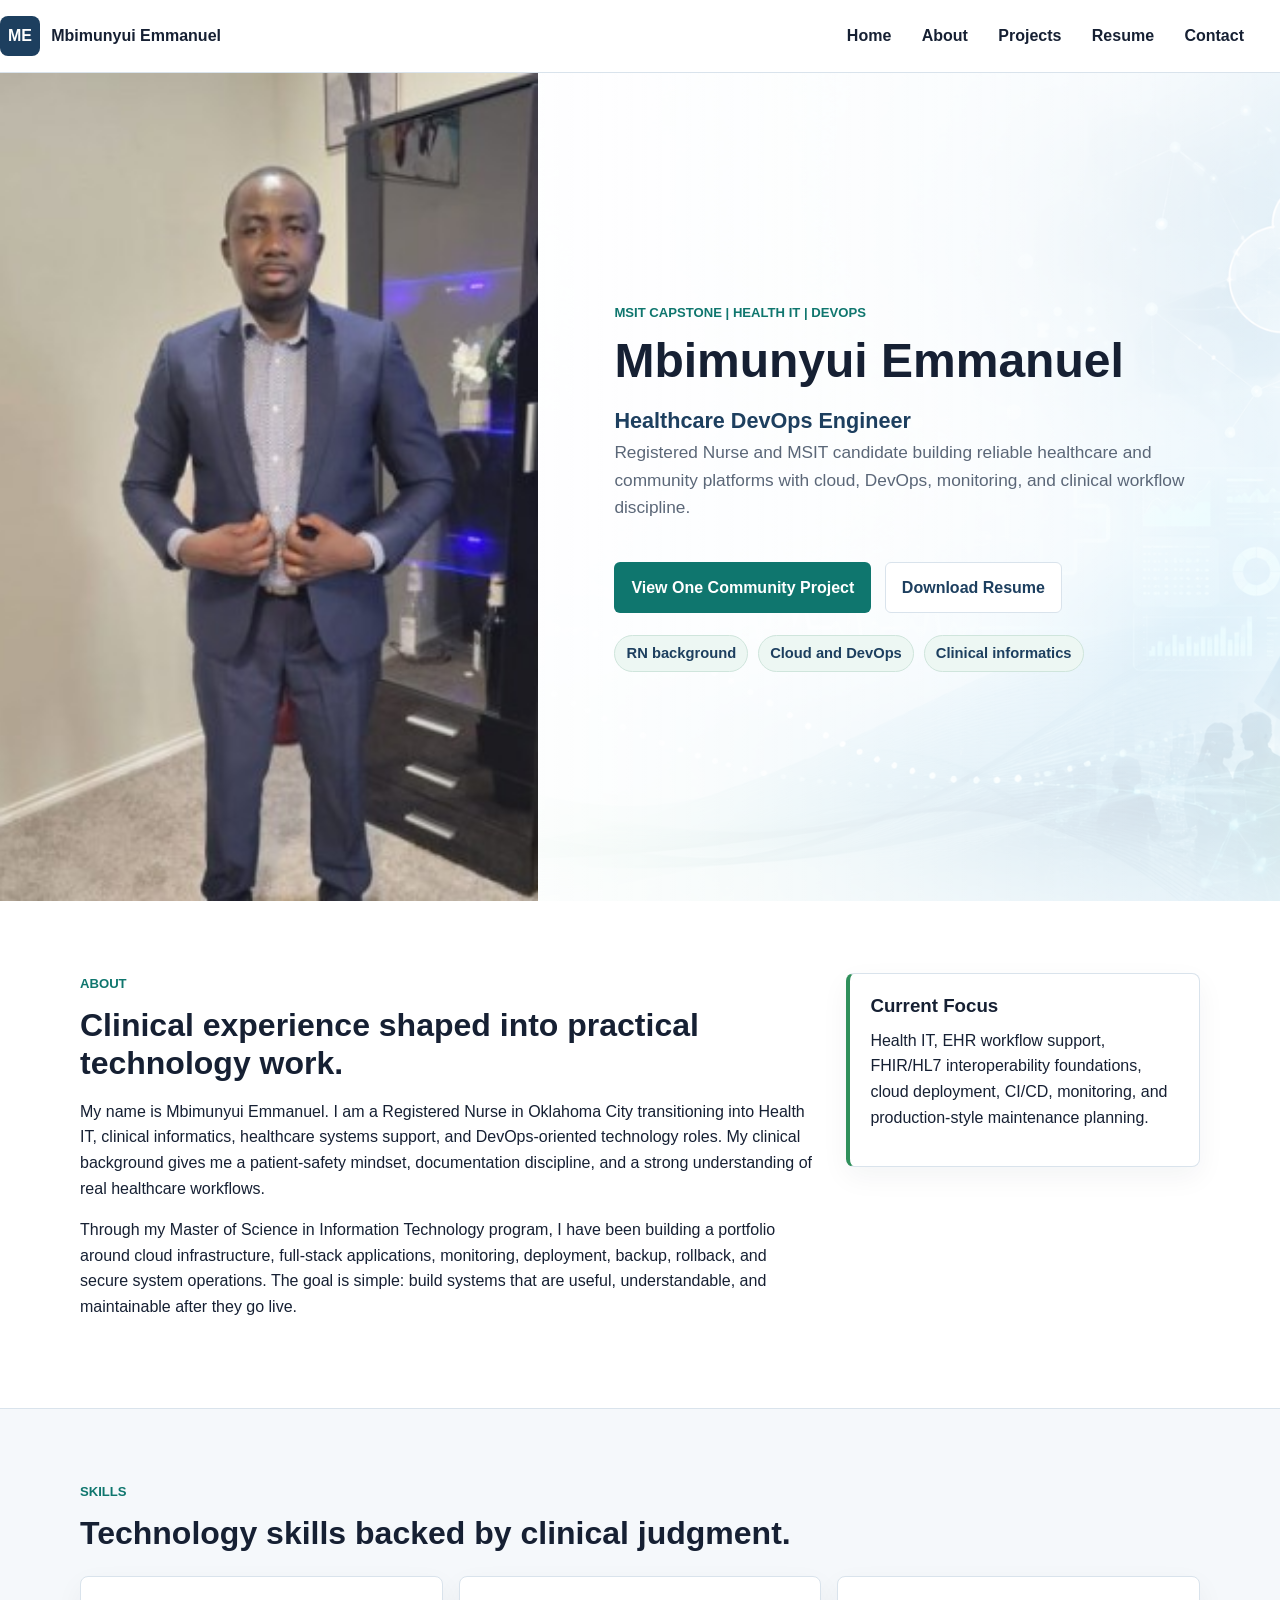
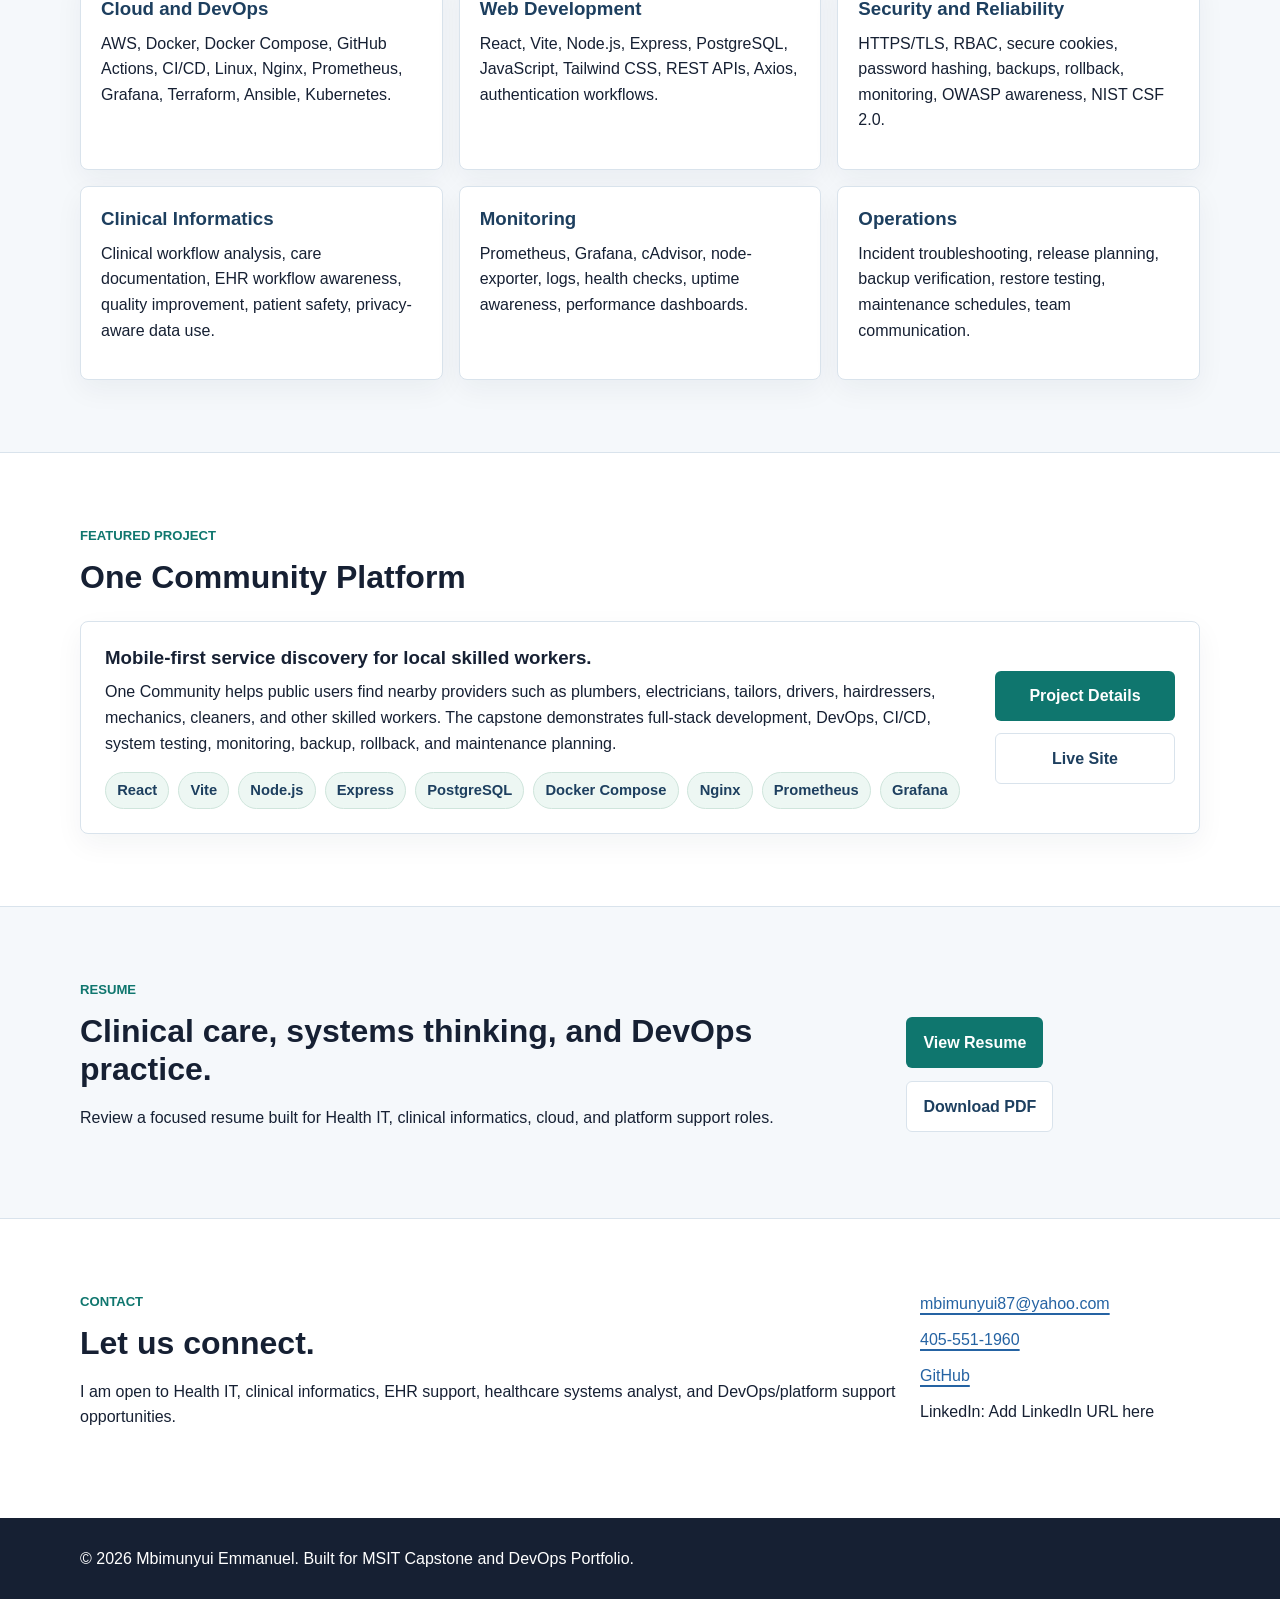
==== index.html @ b0a095e0 "init" ====
<!DOCTYPE html>
<html lang="en">
<head>
  <meta charset="UTF-8">
  <meta name="viewport" content="width=device-width, initial-scale=1.0">
  <meta name="description" content="Mbimunyui Emmanuel portfolio for Health IT, clinical informatics, DevOps, cloud engineering, and the One Community MSIT capstone project.">
  <title>Mbimunyui Emmanuel | Health IT and DevOps Portfolio</title>
  <link rel="stylesheet" href="styles.css">
</head>
<body>
  <a class="skip-link" href="#main">Skip to content</a>
  <header class="site-header">
    <div class="nav-wrap">
      <a class="brand" href="index.html" aria-label="Mbimunyui Emmanuel home">
        <span class="brand-mark">ME</span>
        <span>Mbimunyui Emmanuel</span>
      </a>
      <button class="nav-toggle" type="button" aria-expanded="false" aria-controls="primary-navigation">
        <span class="nav-toggle-line"></span>
        <span class="nav-toggle-line"></span>
        <span class="nav-toggle-line"></span>
      </button>
      <nav class="primary-nav" id="primary-navigation" aria-label="Primary navigation">
        <a href="index.html">Home</a>
        <a href="index.html#about">About</a>
        <a href="projects.html">Projects</a>
        <a href="resume.html">Resume</a>
        <a href="index.html#contact">Contact</a>
      </nav>
    </div>
  </header>

  <main id="main">
    <section class="hero section">
      <div class="container hero-card">
        <div class="portrait-panel">
          <img src="public/assets/images/mbimunyui.jpg" alt="Mbimunyui Emmanuel in a navy suit">
        </div>
        <div class="hero-copy">
          <p class="eyebrow">MSIT Capstone | Health IT | DevOps</p>
          <h1>Mbimunyui Emmanuel</h1>
          <p class="role-line" aria-live="polite">
            <span data-role-rotator data-roles="Healthcare DevOps Engineer|FHIR Interoperability Specialist|EHR Integration Specialist|Clinical Informatics Specialist">Healthcare DevOps Engineer</span>
          </p>
          <p class="hero-summary">
            Registered Nurse and MSIT candidate building reliable healthcare and community platforms with cloud, DevOps, monitoring, and clinical workflow discipline.
          </p>
          <div class="action-row">
            <a class="button button-primary" href="projects.html">View One Community Project</a>
            <a class="button button-secondary" href="docs/Mbimunyui_Emmanuel_Resume.pdf" download>Download Resume</a>
          </div>
          <div class="quick-facts" aria-label="Portfolio highlights">
            <span>RN background</span>
            <span>Cloud and DevOps</span>
            <span>Clinical informatics</span>
          </div>
        </div>
      </div>
    </section>

    <section class="section" id="about">
      <div class="container split-layout">
        <div>
          <p class="eyebrow">About</p>
          <h2>Clinical experience shaped into practical technology work.</h2>
          <p>
            My name is Mbimunyui Emmanuel. I am a Registered Nurse in Oklahoma City transitioning into Health IT, clinical informatics, healthcare systems support, and DevOps-oriented technology roles. My clinical background gives me a patient-safety mindset, documentation discipline, and a strong understanding of real healthcare workflows.
          </p>
          <p>
            Through my Master of Science in Information Technology program, I have been building a portfolio around cloud infrastructure, full-stack applications, monitoring, deployment, backup, rollback, and secure system operations. The goal is simple: build systems that are useful, understandable, and maintainable after they go live.
          </p>
        </div>
        <aside class="callout">
          <h3>Current Focus</h3>
          <p>
            Health IT, EHR workflow support, FHIR/HL7 interoperability foundations, cloud deployment, CI/CD, monitoring, and production-style maintenance planning.
          </p>
        </aside>
      </div>
    </section>

    <section class="section surface-band" id="skills">
      <div class="container">
        <div class="section-heading">
          <p class="eyebrow">Skills</p>
          <h2>Technology skills backed by clinical judgment.</h2>
        </div>
        <div class="card-grid three">
          <article class="skill-card">
            <h3>Cloud and DevOps</h3>
            <p>AWS, Docker, Docker Compose, GitHub Actions, CI/CD, Linux, Nginx, Prometheus, Grafana, Terraform, Ansible, Kubernetes.</p>
          </article>
          <article class="skill-card">
            <h3>Web Development</h3>
            <p>React, Vite, Node.js, Express, PostgreSQL, JavaScript, Tailwind CSS, REST APIs, Axios, authentication workflows.</p>
          </article>
          <article class="skill-card">
            <h3>Security and Reliability</h3>
            <p>HTTPS/TLS, RBAC, secure cookies, password hashing, backups, rollback, monitoring, OWASP awareness, NIST CSF 2.0.</p>
          </article>
          <article class="skill-card">
            <h3>Clinical Informatics</h3>
            <p>Clinical workflow analysis, care documentation, EHR workflow awareness, quality improvement, patient safety, privacy-aware data use.</p>
          </article>
          <article class="skill-card">
            <h3>Monitoring</h3>
            <p>Prometheus, Grafana, cAdvisor, node-exporter, logs, health checks, uptime awareness, performance dashboards.</p>
          </article>
          <article class="skill-card">
            <h3>Operations</h3>
            <p>Incident troubleshooting, release planning, backup verification, restore testing, maintenance schedules, team communication.</p>
          </article>
        </div>
      </div>
    </section>

    <section class="section" id="projects">
      <div class="container">
        <div class="section-heading">
          <p class="eyebrow">Featured Project</p>
          <h2>One Community Platform</h2>
        </div>
        <article class="featured-project">
          <div>
            <h3>Mobile-first service discovery for local skilled workers.</h3>
            <p>
              One Community helps public users find nearby providers such as plumbers, electricians, tailors, drivers, hairdressers, mechanics, cleaners, and other skilled workers. The capstone demonstrates full-stack development, DevOps, CI/CD, system testing, monitoring, backup, rollback, and maintenance planning.
            </p>
            <div class="tag-list" aria-label="Technologies used">
              <span>React</span>
              <span>Vite</span>
              <span>Node.js</span>
              <span>Express</span>
              <span>PostgreSQL</span>
              <span>Docker Compose</span>
              <span>Nginx</span>
              <span>Prometheus</span>
              <span>Grafana</span>
            </div>
          </div>
          <div class="project-actions">
            <a class="button button-primary" href="projects.html">Project Details</a>
            <a class="button button-secondary" href="https://www.cameroonskills.org">Live Site</a>
          </div>
        </article>
      </div>
    </section>

    <section class="section surface-band">
      <div class="container resume-teaser">
        <div>
          <p class="eyebrow">Resume</p>
          <h2>Clinical care, systems thinking, and DevOps practice.</h2>
          <p>Review a focused resume built for Health IT, clinical informatics, cloud, and platform support roles.</p>
        </div>
        <div class="action-row">
          <a class="button button-primary" href="resume.html">View Resume</a>
          <a class="button button-secondary" href="docs/Mbimunyui_Emmanuel_Resume.pdf" download>Download PDF</a>
        </div>
      </div>
    </section>

    <section class="section" id="contact">
      <div class="container contact-panel">
        <div>
          <p class="eyebrow">Contact</p>
          <h2>Let us connect.</h2>
          <p>I am open to Health IT, clinical informatics, EHR support, healthcare systems analyst, and DevOps/platform support opportunities.</p>
        </div>
        <div class="contact-links">
          <a href="mailto:mbimunyui87@yahoo.com">mbimunyui87@yahoo.com</a>
          <a href="tel:+14055511960">405-551-1960</a>
          <a href="https://github.com/emmauopeople">GitHub</a>
          <span>LinkedIn: Add LinkedIn URL here</span>
        </div>
      </div>
    </section>
  </main>

  <footer class="site-footer">
    <div class="container">
      <p>&copy; 2026 Mbimunyui Emmanuel. Built for MSIT Capstone and DevOps Portfolio.</p>
    </div>
  </footer>

  <script src="script.js"></script>
</body>
</html>
---- styles.css ----
:root {
  --ink: #162033;
  --muted: #5b6778;
  --navy: #1d3f5f;
  --blue: #2563a3;
  --teal: #0f766e;
  --green: #2f8f5b;
  --gold: #b7791f;
  --paper: #ffffff;
  --soft: #f5f8fb;
  --soft-green: #edf7f3;
  --line: #d9e3ec;
  --shadow: 0 18px 45px rgba(22, 32, 51, 0.08);
}

* {
  box-sizing: border-box;
}

html {
  scroll-behavior: smooth;
}

body {
  margin: 0;
  font-family: Arial, Helvetica, sans-serif;
  color: var(--ink);
  background: var(--paper);
  line-height: 1.6;
}

img {
  display: block;
  max-width: 100%;
}

a {
  color: var(--blue);
  text-decoration-thickness: 2px;
  text-underline-offset: 4px;
}

a:hover {
  color: var(--teal);
}

button,
input,
textarea,
select {
  font: inherit;
}

.skip-link {
  position: absolute;
  left: 1rem;
  top: -4rem;
  z-index: 20;
  padding: 0.75rem 1rem;
  background: var(--ink);
  color: var(--paper);
  border-radius: 6px;
}

.skip-link:focus {
  top: 1rem;
}

.container {
  width: min(1120px, calc(100% - 32px));
  margin: 0 auto;
}

.site-header {
  position: sticky;
  top: 0;
  z-index: 10;
  background: rgba(255, 255, 255, 0.96);
  border-bottom: 1px solid var(--line);
  backdrop-filter: blur(12px);
}

.nav-wrap {
  width: 100%;
  min-height: 72px;
  margin: 0;
  padding: 0 24px 0 0;
  display: flex;
  align-items: center;
  justify-content: space-between;
  gap: 1rem;
}

.brand {
  display: inline-flex;
  align-items: center;
  gap: 0.7rem;
  color: var(--ink);
  font-weight: 700;
  text-decoration: none;
}

.brand-mark {
  display: grid;
  width: 40px;
  height: 40px;
  place-items: center;
  color: var(--paper);
  background: var(--navy);
  border-radius: 8px;
}

.primary-nav {
  display: flex;
  align-items: center;
  gap: 0.4rem;
}

.primary-nav a {
  padding: 0.55rem 0.75rem;
  color: var(--ink);
  font-weight: 700;
  text-decoration: none;
  border-radius: 6px;
}

.primary-nav a:hover,
.primary-nav a[aria-current="page"] {
  color: var(--teal);
  background: var(--soft-green);
}

.nav-toggle {
  display: none;
  width: 42px;
  height: 42px;
  padding: 0;
  border: 1px solid var(--line);
  background: var(--paper);
  border-radius: 6px;
}

.nav-toggle-line {
  display: block;
  width: 20px;
  height: 2px;
  margin: 4px auto;
  background: var(--ink);
}

.section {
  padding: 72px 0;
}

.surface-band {
  background: var(--soft);
  border-top: 1px solid var(--line);
  border-bottom: 1px solid var(--line);
}

.hero {
  min-height: calc(100vh - 72px);
  padding: 0;
  background: var(--paper);
}

.hero-card {
  display: grid;
  width: 100%;
  min-height: calc(100vh - 72px);
  grid-template-columns: 42% 58%;
  gap: 0;
  align-items: stretch;
  padding: 0;
  background: var(--paper);
  border: 0;
  border-radius: 0;
  box-shadow: none;
}

.hero .container {
  width: 100%;
  margin: 0;
}

.portrait-panel {
  height: 100%;
  overflow: hidden;
  border-radius: 0;
  background: var(--soft);
  border: 0;
}

.portrait-panel img {
  width: 100%;
  height: 100%;
  min-height: calc(100vh - 72px);
  object-fit: cover;
  object-position: center top;
}

.hero-copy {
  display: flex;
  min-height: calc(100vh - 72px);
  flex-direction: column;
  justify-content: center;
  padding: clamp(2rem, 6vw, 6rem);
  background:
    linear-gradient(90deg, rgba(255, 255, 255, 0.96), rgba(255, 255, 255, 0.76)),
    url("public/assets/images/background.png") center / cover no-repeat;
}

.hero-copy h1,
.page-intro h1,
.resume-header h1 {
  margin: 0;
  font-size: 3rem;
  line-height: 1.1;
  letter-spacing: 0;
}

.eyebrow {
  margin: 0 0 0.75rem;
  color: var(--teal);
  font-size: 0.82rem;
  font-weight: 800;
  letter-spacing: 0;
  text-transform: uppercase;
}

.role-line {
  min-height: 2.2rem;
  margin: 1rem 0 0;
  color: var(--navy);
  font-size: 1.35rem;
  font-weight: 800;
  overflow: hidden;
}

[data-role-rotator] {
  display: inline-block;
}

[data-role-rotator].is-sliding {
  animation: slideRole 620ms ease;
}

@keyframes slideRole {
  from {
    opacity: 0;
    transform: translateX(56px);
  }
  to {
    opacity: 1;
    transform: translateX(0);
  }
}

.hero-summary,
.lead {
  color: var(--muted);
  font-size: 1.08rem;
}

.action-row {
  display: flex;
  flex-wrap: wrap;
  gap: 0.85rem;
  align-items: center;
  margin-top: 1.5rem;
}

.button {
  display: inline-flex;
  min-height: 44px;
  align-items: center;
  justify-content: center;
  padding: 0.72rem 1rem;
  border: 1px solid transparent;
  border-radius: 6px;
  font-weight: 800;
  text-decoration: none;
  cursor: pointer;
}

.button-primary {
  background: var(--teal);
  color: var(--paper);
}

.button-primary:hover {
  background: #0b625c;
  color: var(--paper);
}

.button-secondary {
  background: var(--paper);
  color: var(--navy);
  border-color: var(--line);
}

.button-secondary:hover,
.button-plain:hover {
  color: var(--teal);
  border-color: var(--teal);
}

.button-plain {
  background: var(--soft);
  color: var(--ink);
  border-color: var(--line);
}

.quick-facts {
  display: flex;
  flex-wrap: wrap;
  gap: 0.6rem;
  margin-top: 1.4rem;
}

.quick-facts span,
.tag-list span,
.result-grid span {
  display: inline-flex;
  align-items: center;
  min-height: 34px;
  padding: 0.35rem 0.7rem;
  color: var(--navy);
  background: var(--soft-green);
  border: 1px solid #cfe5dc;
  border-radius: 999px;
  font-size: 0.92rem;
  font-weight: 700;
}

.split-layout {
  display: grid;
  grid-template-columns: 1.35fr 0.65fr;
  gap: 2rem;
  align-items: start;
}

h2 {
  margin: 0 0 1rem;
  font-size: 2rem;
  line-height: 1.2;
  letter-spacing: 0;
}

h3,
h4 {
  margin: 0 0 0.65rem;
  line-height: 1.25;
  letter-spacing: 0;
}

p {
  margin: 0 0 1rem;
}

.callout,
.skill-card,
.featured-project,
.info-card,
.project-detail,
.resume-section {
  background: var(--paper);
  border: 1px solid var(--line);
  border-radius: 8px;
  box-shadow: 0 10px 28px rgba(22, 32, 51, 0.05);
}

.callout {
  padding: 1.25rem;
  border-left: 4px solid var(--green);
}

.section-heading {
  max-width: 720px;
  margin-bottom: 1.5rem;
}

.card-grid {
  display: grid;
  gap: 1rem;
}

.card-grid.three {
  grid-template-columns: repeat(3, minmax(0, 1fr));
}

.card-grid.two {
  grid-template-columns: repeat(2, minmax(0, 1fr));
}

.skill-card,
.info-card {
  padding: 1.25rem;
}

.skill-card h3,
.info-card h4 {
  color: var(--navy);
}

.featured-project {
  display: grid;
  grid-template-columns: 1fr auto;
  gap: 1.5rem;
  padding: 1.5rem;
  align-items: center;
}

.tag-list {
  display: flex;
  flex-wrap: wrap;
  gap: 0.55rem;
}

.project-actions {
  display: grid;
  gap: 0.75rem;
  min-width: 180px;
}

.resume-teaser,
.contact-panel {
  display: flex;
  justify-content: space-between;
  gap: 1.5rem;
  align-items: center;
}

.contact-panel {
  align-items: flex-start;
}

.contact-links,
.link-list {
  display: grid;
  gap: 0.65rem;
}

.contact-links {
  min-width: 280px;
}

.site-footer {
  padding: 28px 0;
  color: var(--paper);
  background: var(--ink);
}

.site-footer p {
  margin: 0;
}

.page-main {
  background: var(--soft);
}

.page-intro,
.resume-header {
  padding: 58px 0;
  background: var(--paper);
  border-bottom: 1px solid var(--line);
}

.page-intro p {
  max-width: 760px;
}

.project-layout {
  display: grid;
  grid-template-columns: 240px minmax(0, 1fr);
  gap: 1.5rem;
  padding: 40px 0 72px;
}

.project-side-nav {
  position: sticky;
  top: 96px;
  align-self: start;
  display: grid;
  gap: 0.4rem;
  padding: 0.8rem;
  background: var(--paper);
  border: 1px solid var(--line);
  border-radius: 8px;
}

.project-side-nav a {
  padding: 0.65rem 0.75rem;
  color: var(--ink);
  font-weight: 800;
  text-decoration: none;
  border-radius: 6px;
}

.project-side-nav a:first-child,
.project-side-nav a:hover {
  color: var(--teal);
  background: var(--soft-green);
}

.project-content {
  display: grid;
  gap: 1rem;
}

.project-detail,
.project-section {
  padding: 1.5rem;
  background: var(--paper);
  border: 1px solid var(--line);
  border-radius: 8px;
}

.project-detail h2 {
  font-size: 2.35rem;
}

.meta-grid {
  display: grid;
  grid-template-columns: repeat(2, minmax(0, 1fr));
  gap: 0.85rem;
  margin: 1.5rem 0;
}

.meta-grid div {
  padding: 0.9rem;
  background: var(--soft);
  border: 1px solid var(--line);
  border-radius: 8px;
}

.meta-grid span {
  display: block;
  color: var(--muted);
  font-size: 0.84rem;
  font-weight: 800;
}

.clean-list {
  margin: 0;
  padding-left: 1.2rem;
}

.clean-list li + li,
.timeline-item li + li {
  margin-top: 0.55rem;
}

.result-grid {
  display: flex;
  flex-wrap: wrap;
  gap: 0.6rem;
}

.link-list a {
  display: block;
  padding: 0.85rem 1rem;
  background: var(--soft);
  border: 1px solid var(--line);
  border-radius: 8px;
  font-weight: 800;
}

.resume-header-grid {
  display: grid;
  grid-template-columns: minmax(0, 1fr) auto;
  gap: 1.5rem;
  align-items: center;
}

.resume-contact {
  display: flex;
  flex-wrap: wrap;
  gap: 0.7rem 1rem;
  color: var(--muted);
}

.resume-actions {
  display: grid;
  gap: 0.75rem;
  min-width: 190px;
}

.resume-layout {
  display: grid;
  gap: 1rem;
  padding: 40px 0 72px;
}

.resume-section {
  padding: 1.5rem;
}

.resume-skill-grid {
  display: grid;
  grid-template-columns: repeat(2, minmax(0, 1fr));
  gap: 1rem;
}

.resume-skill-grid div,
.education-list p {
  padding: 1rem;
  background: var(--soft);
  border: 1px solid var(--line);
  border-radius: 8px;
}

.timeline-item {
  padding-top: 1rem;
  border-top: 1px solid var(--line);
}

.timeline-item:first-of-type {
  padding-top: 0;
  border-top: 0;
}

.timeline-item + .timeline-item {
  margin-top: 1.2rem;
}

.timeline-item p {
  color: var(--muted);
}

.education-list {
  display: grid;
  gap: 0.75rem;
}

.education-list p {
  margin: 0;
}

@media (max-width: 900px) {
  .hero-card,
  .split-layout,
  .featured-project,
  .project-layout,
  .resume-header-grid {
    grid-template-columns: 1fr;
  }

  .hero,
  .hero-card {
    min-height: auto;
  }

  .hero-copy {
    min-height: 520px;
  }

  .project-side-nav {
    position: static;
    grid-template-columns: repeat(5, minmax(120px, 1fr));
    overflow-x: auto;
  }

  .card-grid.three,
  .card-grid.two,
  .resume-skill-grid,
  .meta-grid {
    grid-template-columns: 1fr;
  }

  .portrait-panel img {
    height: 420px;
    min-height: 420px;
  }

  .resume-teaser,
  .contact-panel {
    align-items: flex-start;
    flex-direction: column;
  }
}

@media (max-width: 720px) {
  .nav-toggle {
    display: block;
  }

  .primary-nav {
    position: absolute;
    left: 16px;
    right: 16px;
    top: 72px;
    display: none;
    flex-direction: column;
    align-items: stretch;
    padding: 0.7rem;
    background: var(--paper);
    border: 1px solid var(--line);
    border-radius: 8px;
    box-shadow: var(--shadow);
  }

  .primary-nav.is-open {
    display: flex;
  }

  .primary-nav a {
    padding: 0.8rem;
  }

  .brand span:last-child {
    max-width: 170px;
    overflow: hidden;
    text-overflow: ellipsis;
    white-space: nowrap;
  }

  .section {
    padding: 48px 0;
  }

  .hero {
    padding-top: 0;
  }

  .hero-card {
    padding: 0;
  }

  .hero-copy {
    min-height: 460px;
    padding: 2rem 1rem;
  }

  .hero-copy h1,
  .page-intro h1,
  .resume-header h1 {
    font-size: 2.25rem;
  }

  h2 {
    font-size: 1.65rem;
  }

  .role-line {
    font-size: 1.12rem;
  }

  .portrait-panel img {
    height: 340px;
    min-height: 340px;
  }

  .button,
  .project-actions,
  .resume-actions,
  .contact-links {
    width: 100%;
  }

  .button {
    justify-content: center;
  }

  .project-detail,
  .project-section,
  .resume-section {
    padding: 1rem;
  }
}

@media print {
  .site-header,
  .site-footer,
  .resume-actions,
  .skip-link {
    display: none;
  }

  body,
  .page-main,
  .resume-header {
    background: #fff;
  }

  .resume-section,
  .resume-skill-grid div,
  .education-list p {
    box-shadow: none;
  }
}
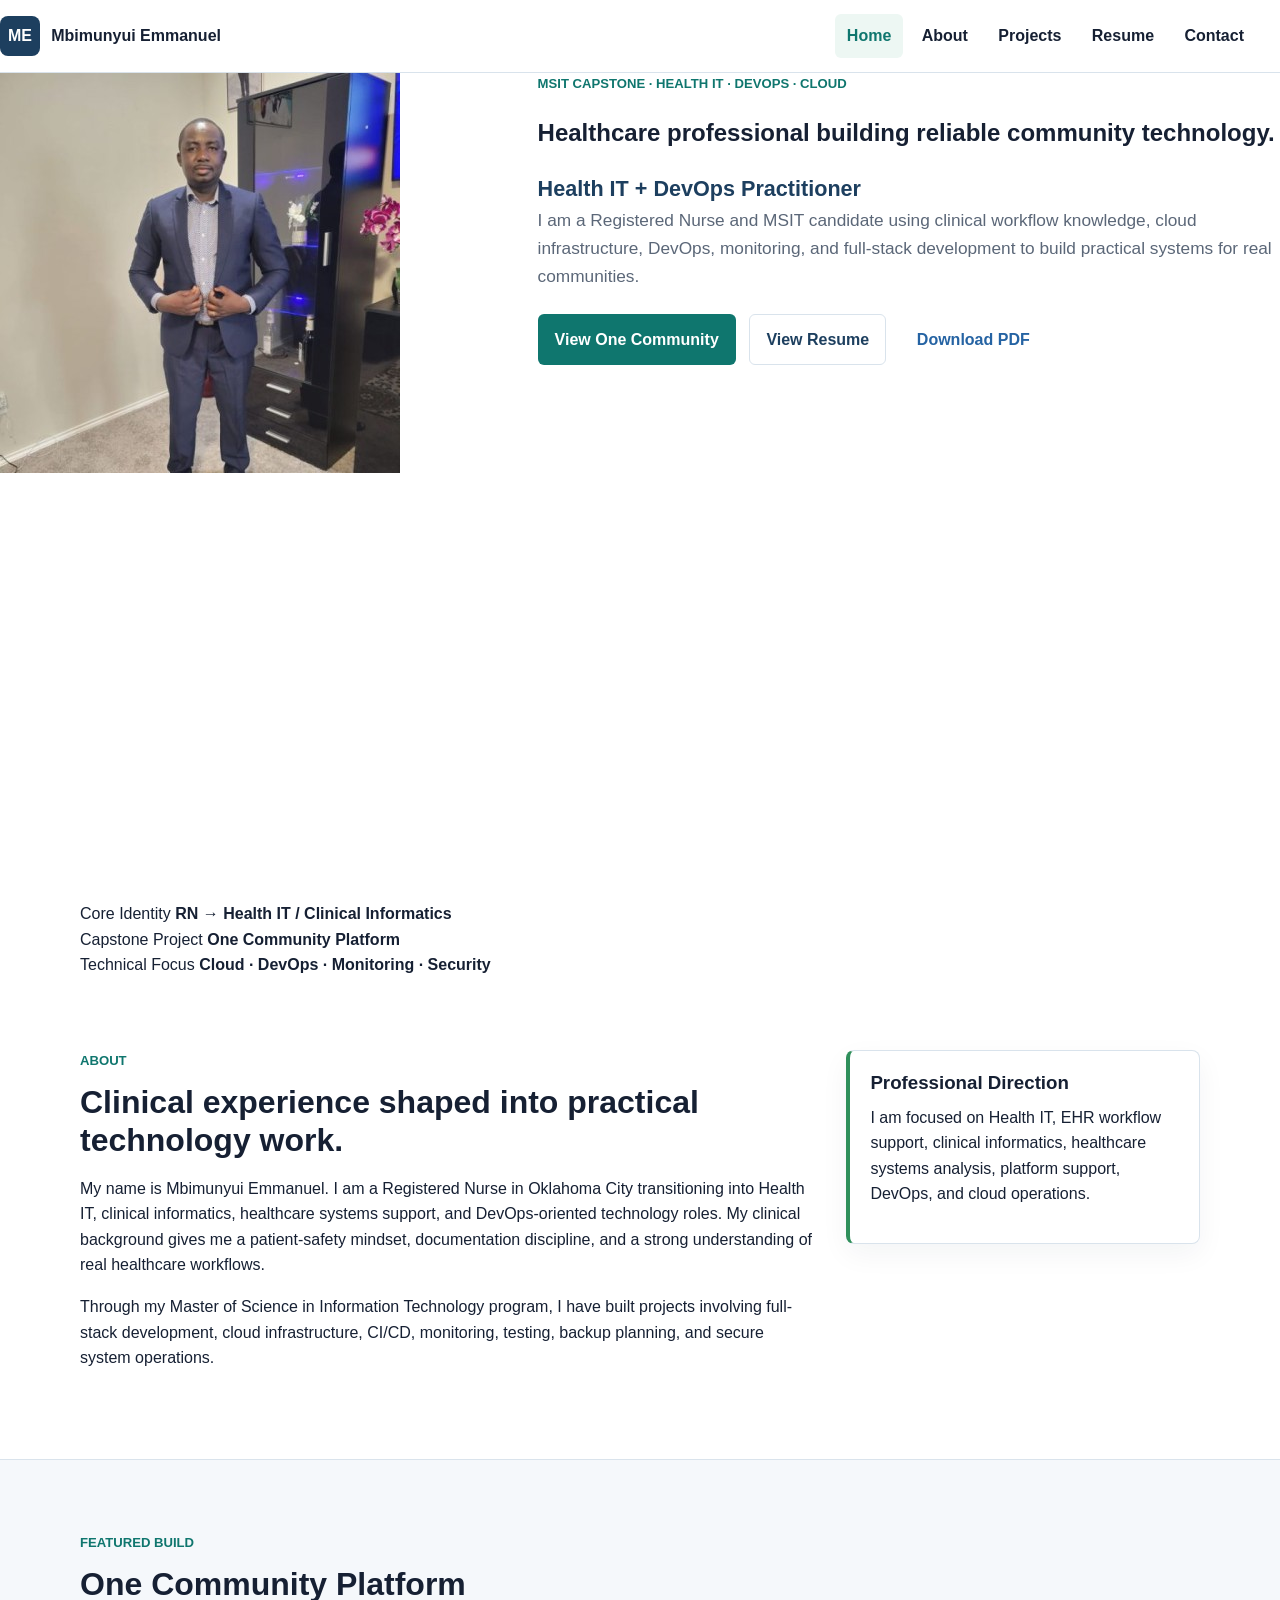
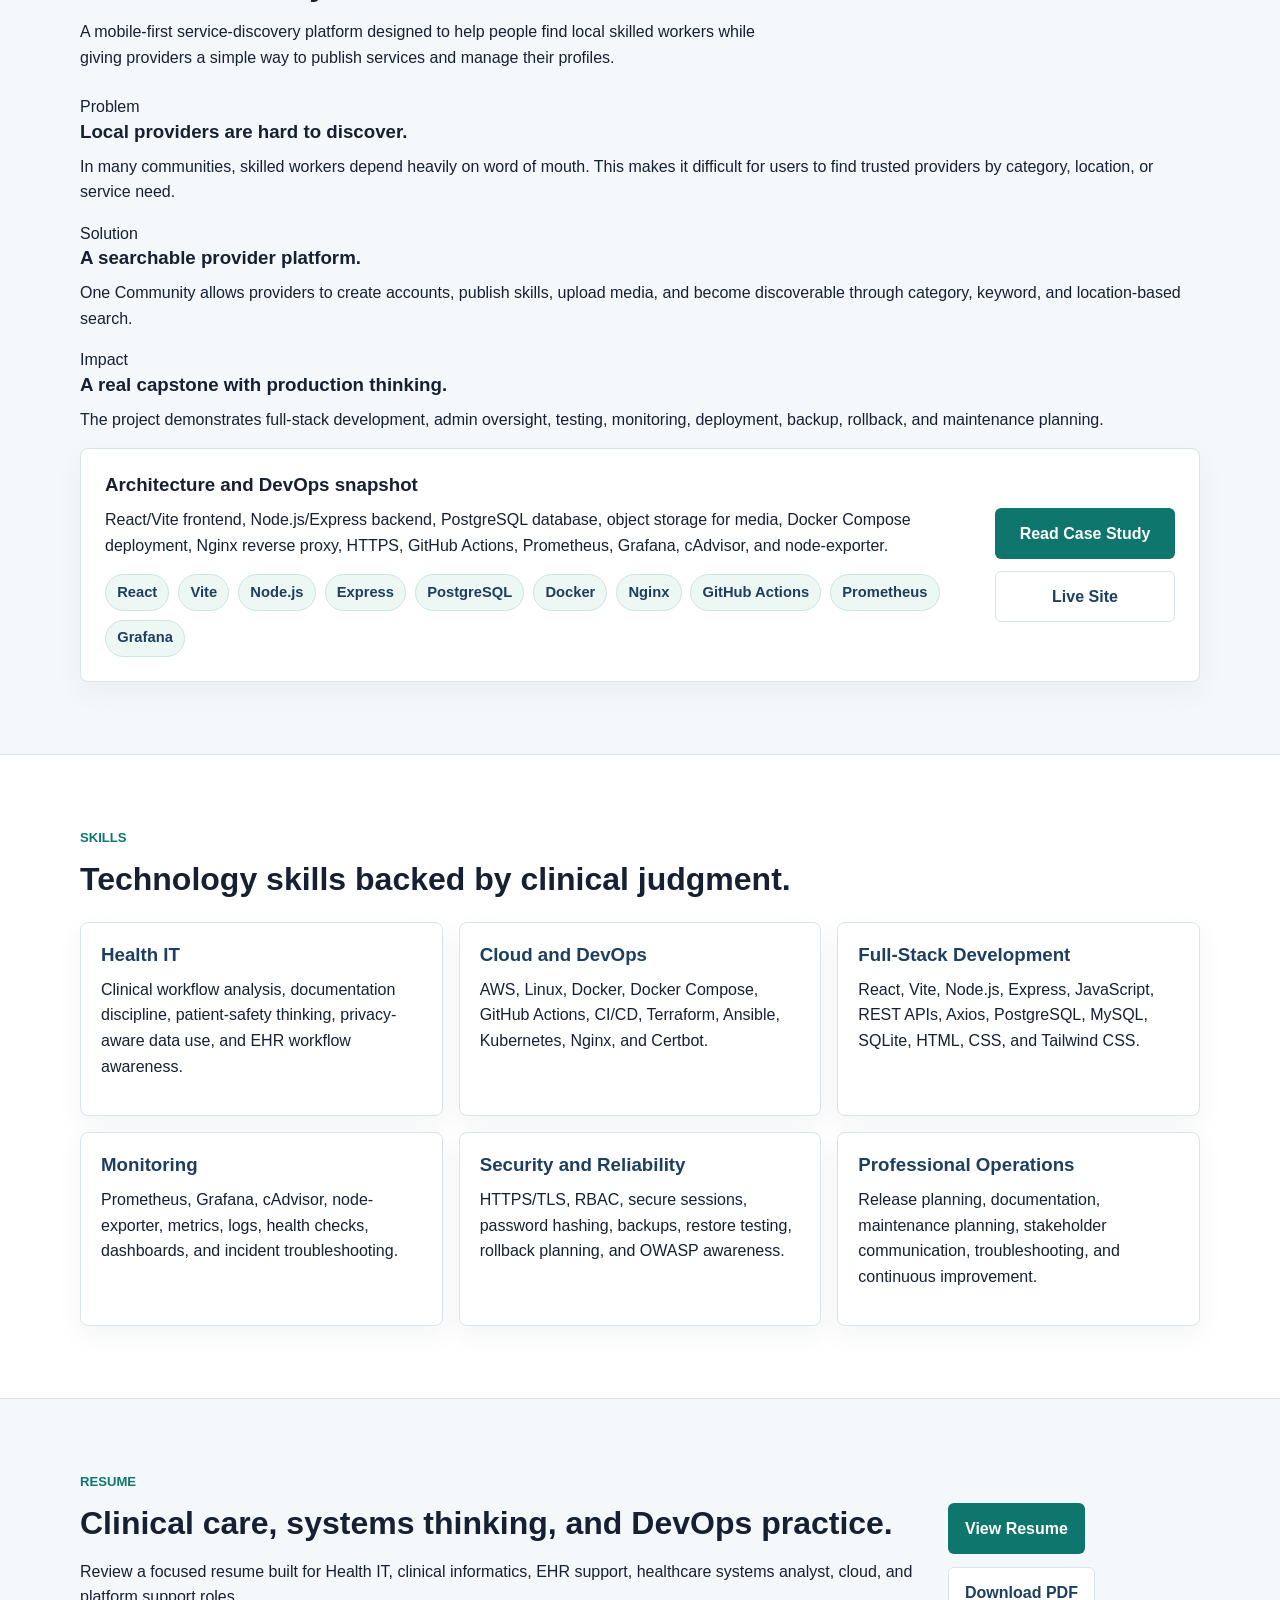
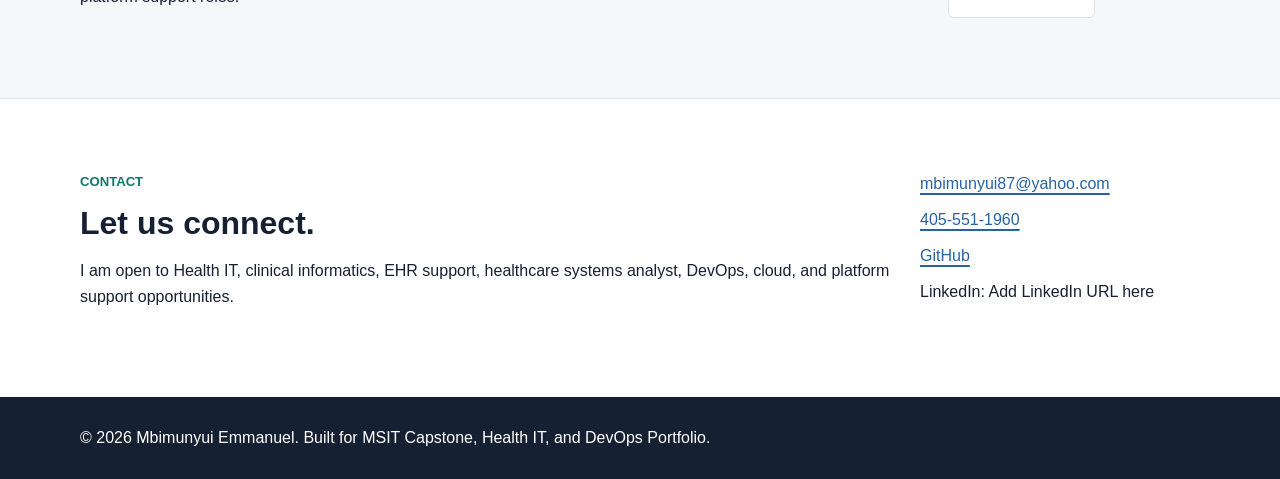
==== commit 0cb27b97: "Rewrite portfolio homepage with professional hero layout" ====
--- a/index.html
+++ b/index.html
@@ -1,59 +1,90 @@
 <!DOCTYPE html>
 <html lang="en">
 <head>
-  <meta charset="UTF-8">
-  <meta name="viewport" content="width=device-width, initial-scale=1.0">
-  <meta name="description" content="Mbimunyui Emmanuel portfolio for Health IT, clinical informatics, DevOps, cloud engineering, and the One Community MSIT capstone project.">
-  <title>Mbimunyui Emmanuel | Health IT and DevOps Portfolio</title>
-  <link rel="stylesheet" href="styles.css">
+  <meta charset="UTF-8" />
+  <meta name="viewport" content="width=device-width, initial-scale=1.0" />
+  <meta
+    name="description"
+    content="Mbimunyui Emmanuel portfolio for Health IT, clinical informatics, DevOps, cloud engineering, and the One Community MSIT capstone project."
+  />
+  <title>Mbimunyui Emmanuel | Health IT + DevOps Portfolio</title>
+  <link rel="stylesheet" href="styles.css" />
 </head>
-<body>
+
+<body class="theme-one-community">
   <a class="skip-link" href="#main">Skip to content</a>
+
   <header class="site-header">
     <div class="nav-wrap">
       <a class="brand" href="index.html" aria-label="Mbimunyui Emmanuel home">
         <span class="brand-mark">ME</span>
-        <span>Mbimunyui Emmanuel</span>
+        <span class="brand-text">Mbimunyui Emmanuel</span>
       </a>
+
       <button class="nav-toggle" type="button" aria-expanded="false" aria-controls="primary-navigation">
         <span class="nav-toggle-line"></span>
         <span class="nav-toggle-line"></span>
         <span class="nav-toggle-line"></span>
       </button>
+
       <nav class="primary-nav" id="primary-navigation" aria-label="Primary navigation">
-        <a href="index.html">Home</a>
-        <a href="index.html#about">About</a>
+        <a href="index.html" aria-current="page">Home</a>
+        <a href="#about">About</a>
         <a href="projects.html">Projects</a>
         <a href="resume.html">Resume</a>
-        <a href="index.html#contact">Contact</a>
+        <a href="#contact">Contact</a>
       </nav>
     </div>
   </header>
 
   <main id="main">
-    <section class="hero section">
+    <section class="hero">
       <div class="container hero-card">
-        <div class="portrait-panel">
-          <img src="public/assets/images/mbimunyui.jpg" alt="Mbimunyui Emmanuel in a navy suit">
-        </div>
-        <div class="hero-copy">
-          <p class="eyebrow">MSIT Capstone | Health IT | DevOps</p>
-          <h1>Mbimunyui Emmanuel</h1>
+        <div class="hero-photo-card">
+          <img src="public/assets/images/mbimunyui.jpg" alt="Mbimunyui Emmanuel" />
+        </div>
+
+        <div class="hero-content">
+          <p class="eyebrow">MSIT Capstone · Health IT · DevOps · Cloud</p>
+
+          <h1>Healthcare professional building reliable community technology.</h1>
+
           <p class="role-line" aria-live="polite">
-            <span data-role-rotator data-roles="Healthcare DevOps Engineer|FHIR Interoperability Specialist|EHR Integration Specialist|Clinical Informatics Specialist">Healthcare DevOps Engineer</span>
-          </p>
+            <span
+              data-role-rotator
+              data-roles="Health IT + DevOps Practitioner|Clinical Informatics Candidate|Cloud and Platform Support Practitioner|Builder of One Community Platform"
+            >
+              Health IT + DevOps Practitioner
+            </span>
+          </p>
+
           <p class="hero-summary">
-            Registered Nurse and MSIT candidate building reliable healthcare and community platforms with cloud, DevOps, monitoring, and clinical workflow discipline.
-          </p>
+            I am a Registered Nurse and MSIT candidate using clinical workflow knowledge, cloud infrastructure,
+            DevOps, monitoring, and full-stack development to build practical systems for real communities.
+          </p>
+
           <div class="action-row">
-            <a class="button button-primary" href="projects.html">View One Community Project</a>
-            <a class="button button-secondary" href="docs/Mbimunyui_Emmanuel_Resume.pdf" download>Download Resume</a>
+            <a class="button button-primary" href="projects.html">View One Community</a>
+            <a class="button button-secondary" href="resume.html">View Resume</a>
+            <a class="button button-ghost" href="docs/Mbimunyui_Emmanuel_Resume.pdf" download>Download PDF</a>
           </div>
-          <div class="quick-facts" aria-label="Portfolio highlights">
-            <span>RN background</span>
-            <span>Cloud and DevOps</span>
-            <span>Clinical informatics</span>
-          </div>
+        </div>
+      </div>
+    </section>
+
+    <section class="proof-strip">
+      <div class="container proof-grid">
+        <div>
+          <span>Core Identity</span>
+          <strong>RN → Health IT / Clinical Informatics</strong>
+        </div>
+        <div>
+          <span>Capstone Project</span>
+          <strong>One Community Platform</strong>
+        </div>
+        <div>
+          <span>Technical Focus</span>
+          <strong>Cloud · DevOps · Monitoring · Security</strong>
         </div>
       </div>
     </section>
@@ -63,96 +94,172 @@
         <div>
           <p class="eyebrow">About</p>
           <h2>Clinical experience shaped into practical technology work.</h2>
-          <p>
-            My name is Mbimunyui Emmanuel. I am a Registered Nurse in Oklahoma City transitioning into Health IT, clinical informatics, healthcare systems support, and DevOps-oriented technology roles. My clinical background gives me a patient-safety mindset, documentation discipline, and a strong understanding of real healthcare workflows.
-          </p>
-          <p>
-            Through my Master of Science in Information Technology program, I have been building a portfolio around cloud infrastructure, full-stack applications, monitoring, deployment, backup, rollback, and secure system operations. The goal is simple: build systems that are useful, understandable, and maintainable after they go live.
-          </p>
-        </div>
+
+          <p>
+            My name is Mbimunyui Emmanuel. I am a Registered Nurse in Oklahoma City transitioning into
+            Health IT, clinical informatics, healthcare systems support, and DevOps-oriented technology roles.
+            My clinical background gives me a patient-safety mindset, documentation discipline, and a strong
+            understanding of real healthcare workflows.
+          </p>
+
+          <p>
+            Through my Master of Science in Information Technology program, I have built projects involving
+            full-stack development, cloud infrastructure, CI/CD, monitoring, testing, backup planning, and
+            secure system operations.
+          </p>
+        </div>
+
         <aside class="callout">
-          <h3>Current Focus</h3>
-          <p>
-            Health IT, EHR workflow support, FHIR/HL7 interoperability foundations, cloud deployment, CI/CD, monitoring, and production-style maintenance planning.
+          <h3>Professional Direction</h3>
+          <p>
+            I am focused on Health IT, EHR workflow support, clinical informatics, healthcare systems analysis,
+            platform support, DevOps, and cloud operations.
           </p>
         </aside>
       </div>
     </section>
 
-    <section class="section surface-band" id="skills">
+    <section class="section surface-band">
       <div class="container">
         <div class="section-heading">
-          <p class="eyebrow">Skills</p>
-          <h2>Technology skills backed by clinical judgment.</h2>
-        </div>
-        <div class="card-grid three">
-          <article class="skill-card">
-            <h3>Cloud and DevOps</h3>
-            <p>AWS, Docker, Docker Compose, GitHub Actions, CI/CD, Linux, Nginx, Prometheus, Grafana, Terraform, Ansible, Kubernetes.</p>
-          </article>
-          <article class="skill-card">
-            <h3>Web Development</h3>
-            <p>React, Vite, Node.js, Express, PostgreSQL, JavaScript, Tailwind CSS, REST APIs, Axios, authentication workflows.</p>
-          </article>
-          <article class="skill-card">
-            <h3>Security and Reliability</h3>
-            <p>HTTPS/TLS, RBAC, secure cookies, password hashing, backups, rollback, monitoring, OWASP awareness, NIST CSF 2.0.</p>
-          </article>
-          <article class="skill-card">
-            <h3>Clinical Informatics</h3>
-            <p>Clinical workflow analysis, care documentation, EHR workflow awareness, quality improvement, patient safety, privacy-aware data use.</p>
-          </article>
-          <article class="skill-card">
-            <h3>Monitoring</h3>
-            <p>Prometheus, Grafana, cAdvisor, node-exporter, logs, health checks, uptime awareness, performance dashboards.</p>
-          </article>
-          <article class="skill-card">
-            <h3>Operations</h3>
-            <p>Incident troubleshooting, release planning, backup verification, restore testing, maintenance schedules, team communication.</p>
-          </article>
-        </div>
-      </div>
-    </section>
-
-    <section class="section" id="projects">
-      <div class="container">
-        <div class="section-heading">
-          <p class="eyebrow">Featured Project</p>
+          <p class="eyebrow">Featured Build</p>
           <h2>One Community Platform</h2>
-        </div>
+          <p>
+            A mobile-first service-discovery platform designed to help people find local skilled workers
+            while giving providers a simple way to publish services and manage their profiles.
+          </p>
+        </div>
+
+        <div class="case-grid">
+          <article class="case-card accent-blue">
+            <span class="card-label">Problem</span>
+            <h3>Local providers are hard to discover.</h3>
+            <p>
+              In many communities, skilled workers depend heavily on word of mouth. This makes it difficult
+              for users to find trusted providers by category, location, or service need.
+            </p>
+          </article>
+
+          <article class="case-card accent-green">
+            <span class="card-label">Solution</span>
+            <h3>A searchable provider platform.</h3>
+            <p>
+              One Community allows providers to create accounts, publish skills, upload media, and become
+              discoverable through category, keyword, and location-based search.
+            </p>
+          </article>
+
+          <article class="case-card accent-gold">
+            <span class="card-label">Impact</span>
+            <h3>A real capstone with production thinking.</h3>
+            <p>
+              The project demonstrates full-stack development, admin oversight, testing, monitoring,
+              deployment, backup, rollback, and maintenance planning.
+            </p>
+          </article>
+        </div>
+
         <article class="featured-project">
           <div>
-            <h3>Mobile-first service discovery for local skilled workers.</h3>
-            <p>
-              One Community helps public users find nearby providers such as plumbers, electricians, tailors, drivers, hairdressers, mechanics, cleaners, and other skilled workers. The capstone demonstrates full-stack development, DevOps, CI/CD, system testing, monitoring, backup, rollback, and maintenance planning.
-            </p>
+            <h3>Architecture and DevOps snapshot</h3>
+            <p>
+              React/Vite frontend, Node.js/Express backend, PostgreSQL database, object storage for media,
+              Docker Compose deployment, Nginx reverse proxy, HTTPS, GitHub Actions, Prometheus, Grafana,
+              cAdvisor, and node-exporter.
+            </p>
+
             <div class="tag-list" aria-label="Technologies used">
               <span>React</span>
               <span>Vite</span>
               <span>Node.js</span>
               <span>Express</span>
               <span>PostgreSQL</span>
-              <span>Docker Compose</span>
+              <span>Docker</span>
               <span>Nginx</span>
+              <span>GitHub Actions</span>
               <span>Prometheus</span>
               <span>Grafana</span>
             </div>
           </div>
+
           <div class="project-actions">
-            <a class="button button-primary" href="projects.html">Project Details</a>
+            <a class="button button-primary" href="projects.html">Read Case Study</a>
             <a class="button button-secondary" href="https://www.cameroonskills.org">Live Site</a>
           </div>
         </article>
       </div>
     </section>
 
+    <section class="section" id="skills">
+      <div class="container">
+        <div class="section-heading">
+          <p class="eyebrow">Skills</p>
+          <h2>Technology skills backed by clinical judgment.</h2>
+        </div>
+
+        <div class="card-grid three">
+          <article class="skill-card">
+            <h3>Health IT</h3>
+            <p>
+              Clinical workflow analysis, documentation discipline, patient-safety thinking,
+              privacy-aware data use, and EHR workflow awareness.
+            </p>
+          </article>
+
+          <article class="skill-card">
+            <h3>Cloud and DevOps</h3>
+            <p>
+              AWS, Linux, Docker, Docker Compose, GitHub Actions, CI/CD, Terraform, Ansible,
+              Kubernetes, Nginx, and Certbot.
+            </p>
+          </article>
+
+          <article class="skill-card">
+            <h3>Full-Stack Development</h3>
+            <p>
+              React, Vite, Node.js, Express, JavaScript, REST APIs, Axios, PostgreSQL, MySQL,
+              SQLite, HTML, CSS, and Tailwind CSS.
+            </p>
+          </article>
+
+          <article class="skill-card">
+            <h3>Monitoring</h3>
+            <p>
+              Prometheus, Grafana, cAdvisor, node-exporter, metrics, logs, health checks,
+              dashboards, and incident troubleshooting.
+            </p>
+          </article>
+
+          <article class="skill-card">
+            <h3>Security and Reliability</h3>
+            <p>
+              HTTPS/TLS, RBAC, secure sessions, password hashing, backups, restore testing,
+              rollback planning, and OWASP awareness.
+            </p>
+          </article>
+
+          <article class="skill-card">
+            <h3>Professional Operations</h3>
+            <p>
+              Release planning, documentation, maintenance planning, stakeholder communication,
+              troubleshooting, and continuous improvement.
+            </p>
+          </article>
+        </div>
+      </div>
+    </section>
+
     <section class="section surface-band">
       <div class="container resume-teaser">
         <div>
           <p class="eyebrow">Resume</p>
           <h2>Clinical care, systems thinking, and DevOps practice.</h2>
-          <p>Review a focused resume built for Health IT, clinical informatics, cloud, and platform support roles.</p>
-        </div>
+          <p>
+            Review a focused resume built for Health IT, clinical informatics, EHR support,
+            healthcare systems analyst, cloud, and platform support roles.
+          </p>
+        </div>
+
         <div class="action-row">
           <a class="button button-primary" href="resume.html">View Resume</a>
           <a class="button button-secondary" href="docs/Mbimunyui_Emmanuel_Resume.pdf" download>Download PDF</a>
@@ -165,8 +272,12 @@
         <div>
           <p class="eyebrow">Contact</p>
           <h2>Let us connect.</h2>
-          <p>I am open to Health IT, clinical informatics, EHR support, healthcare systems analyst, and DevOps/platform support opportunities.</p>
-        </div>
+          <p>
+            I am open to Health IT, clinical informatics, EHR support, healthcare systems analyst,
+            DevOps, cloud, and platform support opportunities.
+          </p>
+        </div>
+
         <div class="contact-links">
           <a href="mailto:mbimunyui87@yahoo.com">mbimunyui87@yahoo.com</a>
           <a href="tel:+14055511960">405-551-1960</a>
@@ -179,7 +290,7 @@
 
   <footer class="site-footer">
     <div class="container">
-      <p>&copy; 2026 Mbimunyui Emmanuel. Built for MSIT Capstone and DevOps Portfolio.</p>
+      <p>&copy; <span data-current-year>2026</span> Mbimunyui Emmanuel. Built for MSIT Capstone, Health IT, and DevOps Portfolio.</p>
     </div>
   </footer>
 
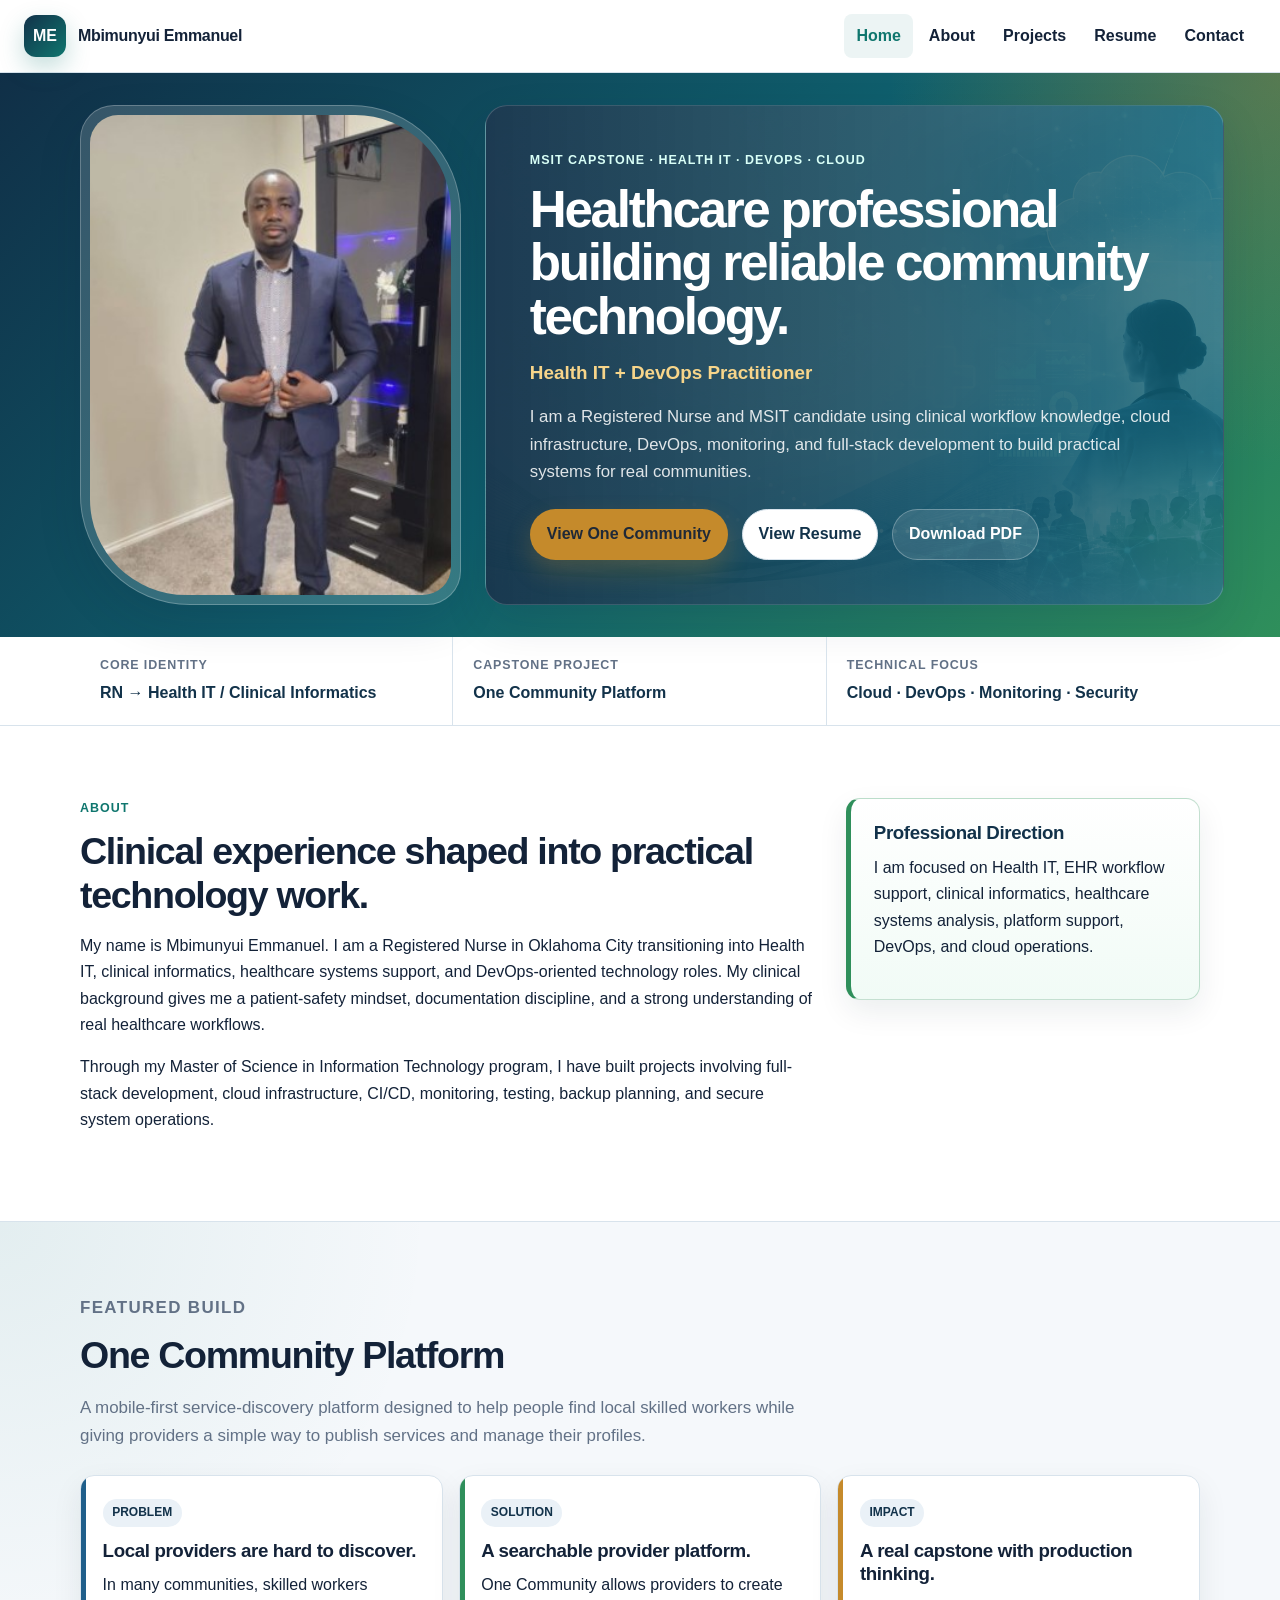
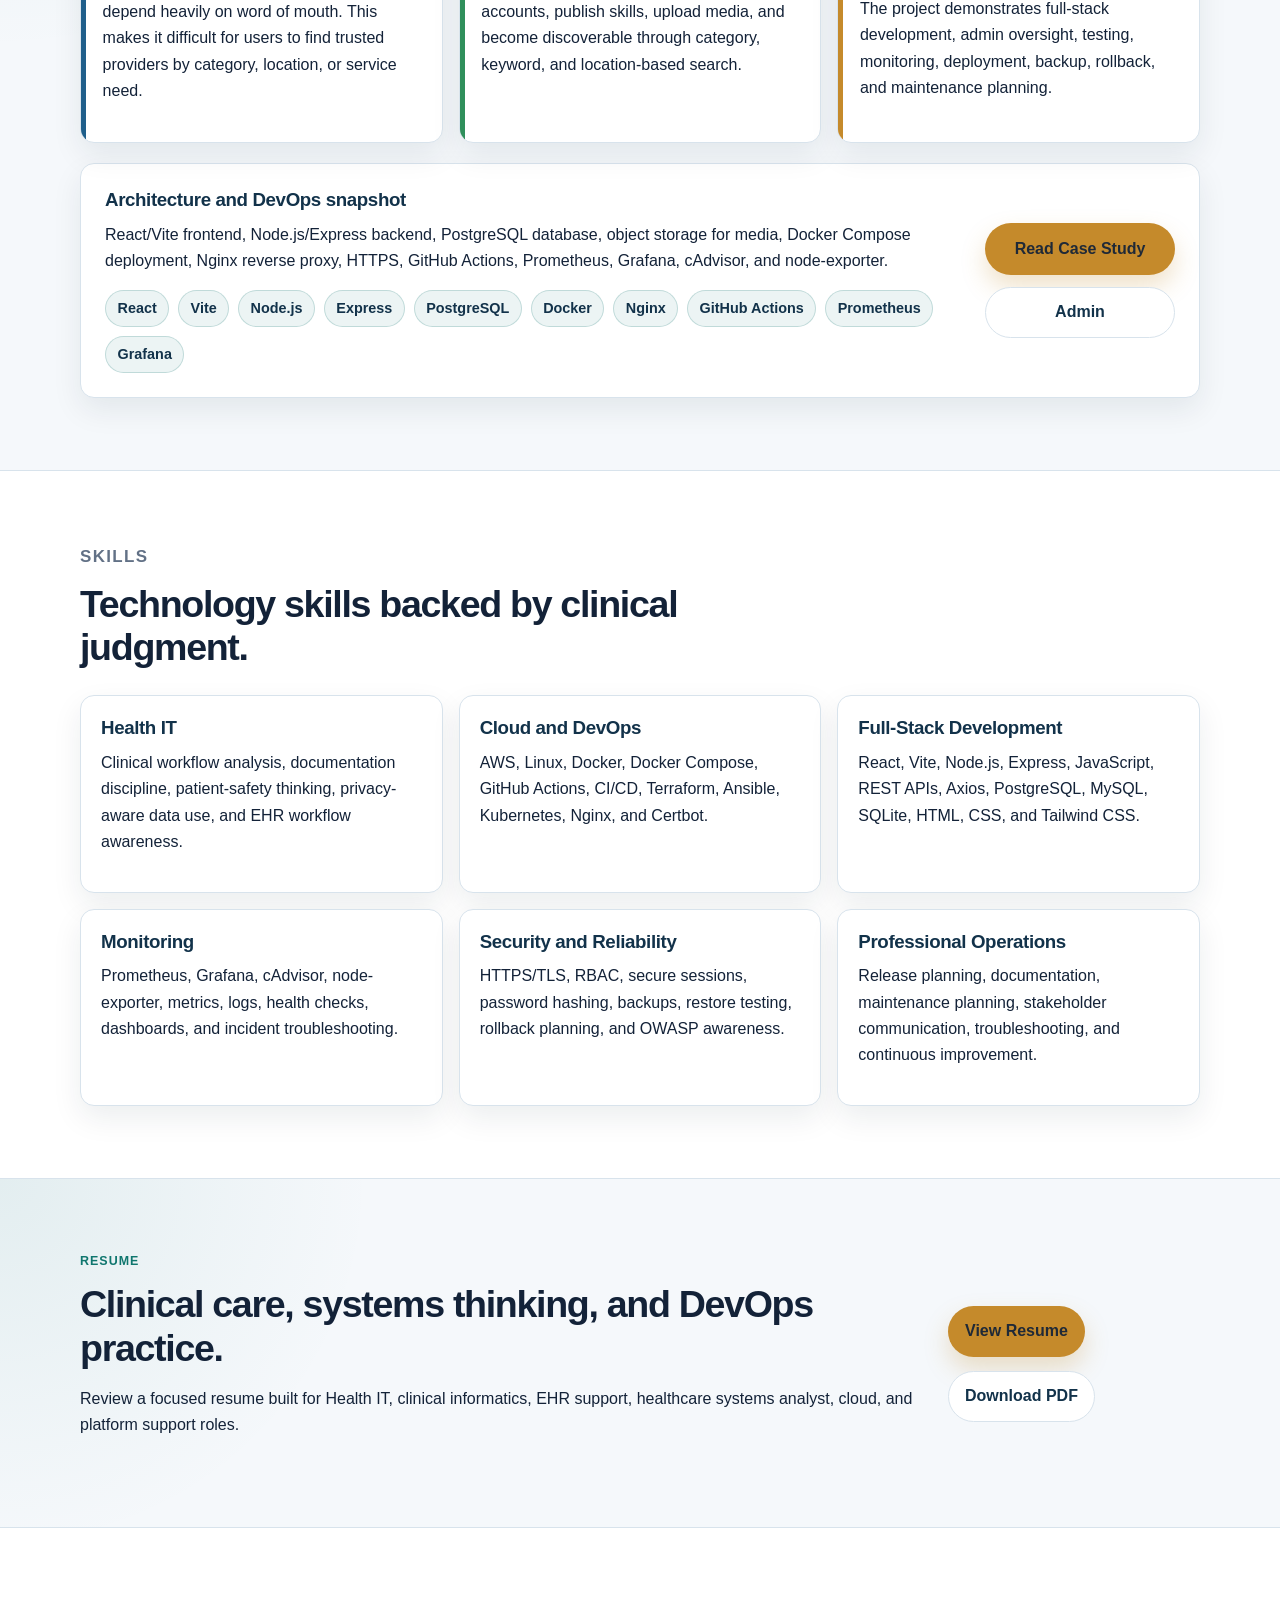
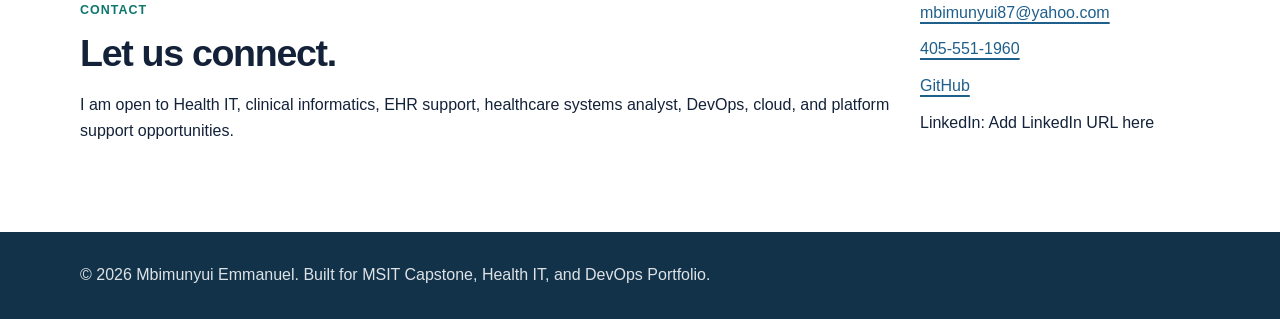
==== commit e357ca3d: "Update homepage admin link" ====
--- a/index.html
+++ b/index.html
@@ -184,7 +184,7 @@
 
           <div class="project-actions">
             <a class="button button-primary" href="projects.html">Read Case Study</a>
-            <a class="button button-secondary" href="https://www.cameroonskills.org">Live Site</a>
+            <a class="button button-secondary" href="https://admin.cameroonskills.org">Admin</a>
           </div>
         </article>
       </div>
--- a/styles.css
+++ b/styles.css
@@ -1,16 +1,73 @@
 :root {
-  --ink: #162033;
-  --muted: #5b6778;
-  --navy: #1d3f5f;
-  --blue: #2563a3;
+  --font-main: Arial, Helvetica, sans-serif;
+
+  --ink: #132238;
+  --muted: #627186;
+  --paper: #ffffff;
+  --soft: #f5f8fb;
+  --soft-strong: #eaf1f7;
+  --line: #d8e3ec;
+
+  --navy: #12324a;
+  --blue: #1f5f8b;
   --teal: #0f766e;
   --green: #2f8f5b;
-  --gold: #b7791f;
-  --paper: #ffffff;
-  --soft: #f5f8fb;
-  --soft-green: #edf7f3;
-  --line: #d9e3ec;
-  --shadow: 0 18px 45px rgba(22, 32, 51, 0.08);
+  --gold: #c58a2b;
+
+  --hero-start: #102f47;
+  --hero-mid: #0f5f6d;
+  --hero-end: #2f8f5b;
+
+  --shadow-soft: 0 12px 30px rgba(19, 34, 56, 0.08);
+  --shadow-card: 0 18px 45px rgba(19, 34, 56, 0.12);
+
+  --radius-sm: 8px;
+  --radius-md: 14px;
+  --radius-lg: 22px;
+}
+
+body.theme-one-community {
+  --navy: #12324a;
+  --blue: #1f5f8b;
+  --teal: #0f766e;
+  --green: #2f8f5b;
+  --gold: #c58a2b;
+  --hero-start: #102f47;
+  --hero-mid: #0f5f6d;
+  --hero-end: #2f8f5b;
+}
+
+body.theme-healthtech {
+  --navy: #102a43;
+  --blue: #2563eb;
+  --teal: #0e7490;
+  --green: #16a34a;
+  --gold: #d97706;
+  --hero-start: #102a43;
+  --hero-mid: #0e7490;
+  --hero-end: #16a34a;
+}
+
+body.theme-cloud {
+  --navy: #111827;
+  --blue: #2563eb;
+  --teal: #0891b2;
+  --green: #059669;
+  --gold: #f59e0b;
+  --hero-start: #111827;
+  --hero-mid: #1e40af;
+  --hero-end: #0891b2;
+}
+
+body.theme-executive {
+  --navy: #1f2937;
+  --blue: #334155;
+  --teal: #0f766e;
+  --green: #15803d;
+  --gold: #b45309;
+  --hero-start: #111827;
+  --hero-mid: #374151;
+  --hero-end: #0f766e;
 }
 
 * {
@@ -23,10 +80,10 @@
 
 body {
   margin: 0;
-  font-family: Arial, Helvetica, sans-serif;
+  font-family: var(--font-main);
   color: var(--ink);
   background: var(--paper);
-  line-height: 1.6;
+  line-height: 1.65;
 }
 
 img {
@@ -59,7 +116,7 @@
   padding: 0.75rem 1rem;
   background: var(--ink);
   color: var(--paper);
-  border-radius: 6px;
+  border-radius: var(--radius-sm);
 }
 
 .skip-link:focus {
@@ -75,16 +132,14 @@
   position: sticky;
   top: 0;
   z-index: 10;
-  background: rgba(255, 255, 255, 0.96);
+  background: rgba(255, 255, 255, 0.94);
   border-bottom: 1px solid var(--line);
-  backdrop-filter: blur(12px);
+  backdrop-filter: blur(14px);
 }
 
 .nav-wrap {
-  width: 100%;
   min-height: 72px;
-  margin: 0;
-  padding: 0 24px 0 0;
+  padding: 0 24px;
   display: flex;
   align-items: center;
   justify-content: space-between;
@@ -94,40 +149,45 @@
 .brand {
   display: inline-flex;
   align-items: center;
-  gap: 0.7rem;
+  gap: 0.75rem;
   color: var(--ink);
-  font-weight: 700;
+  font-weight: 800;
   text-decoration: none;
 }
 
 .brand-mark {
   display: grid;
-  width: 40px;
-  height: 40px;
+  width: 42px;
+  height: 42px;
   place-items: center;
   color: var(--paper);
-  background: var(--navy);
-  border-radius: 8px;
+  background: linear-gradient(135deg, var(--navy), var(--teal));
+  border-radius: 12px;
+  box-shadow: 0 10px 24px rgba(15, 118, 110, 0.25);
+}
+
+.brand-text {
+  letter-spacing: -0.02em;
 }
 
 .primary-nav {
   display: flex;
   align-items: center;
-  gap: 0.4rem;
+  gap: 0.25rem;
 }
 
 .primary-nav a {
   padding: 0.55rem 0.75rem;
   color: var(--ink);
-  font-weight: 700;
+  font-weight: 800;
   text-decoration: none;
-  border-radius: 6px;
+  border-radius: var(--radius-sm);
 }
 
 .primary-nav a:hover,
 .primary-nav a[aria-current="page"] {
   color: var(--teal);
-  background: var(--soft-green);
+  background: rgba(15, 118, 110, 0.08);
 }
 
 .nav-toggle {
@@ -137,7 +197,7 @@
   padding: 0;
   border: 1px solid var(--line);
   background: var(--paper);
-  border-radius: 6px;
+  border-radius: var(--radius-sm);
 }
 
 .nav-toggle-line {
@@ -148,118 +208,145 @@
   background: var(--ink);
 }
 
+.hero {
+  min-height: clamp(270px, 30vh, 390px);
+  padding: 32px 0;
+  color: var(--paper);
+  background:
+    radial-gradient(circle at top right, rgba(197, 138, 43, 0.35), transparent 28%),
+    linear-gradient(135deg, var(--hero-start), var(--hero-mid), var(--hero-end));
+}
+
+.hero-card {
+  display: grid;
+  grid-template-columns: 34% 66%;
+  gap: 1.5rem;
+  align-items: stretch;
+}
+
+.hero-photo-card {
+  min-height: clamp(245px, 27vh, 340px);
+  padding: 0.55rem;
+  border: 1px solid rgba(255, 255, 255, 0.24);
+  border-radius: 34px 110px 34px 110px;
+  background: rgba(255, 255, 255, 0.16);
+  box-shadow: var(--shadow-card);
+  overflow: hidden;
+}
+
+.hero-photo-card img {
+  width: 100%;
+  height: 100%;
+  min-height: clamp(230px, 25vh, 320px);
+  object-fit: cover;
+  object-position: center top;
+  border-radius: 28px 96px 28px 96px;
+}
+
+.hero-content {
+  display: flex;
+  min-height: clamp(245px, 27vh, 340px);
+  flex-direction: column;
+  justify-content: center;
+  padding: clamp(1.5rem, 4vw, 2.75rem);
+  border: 1px solid rgba(255, 255, 255, 0.18);
+  border-radius: var(--radius-lg);
+  background:
+    linear-gradient(90deg, rgba(16, 47, 71, 0.94), rgba(15, 95, 109, 0.78)),
+    url("public/assets/images/background.png") center / cover no-repeat;
+  box-shadow: var(--shadow-card);
+}
+
+.hero-content h1 {
+  max-width: 850px;
+  margin: 0;
+  font-size: clamp(2rem, 4vw, 3.25rem);
+  line-height: 1.05;
+  letter-spacing: -0.045em;
+}
+
+.hero-summary {
+  max-width: 780px;
+  margin: 0.9rem 0 0;
+  color: rgba(255, 255, 255, 0.86);
+  font-size: 1.05rem;
+}
+
+.hero .eyebrow {
+  color: #d9fff7;
+}
+
+.role-line {
+  min-height: 2rem;
+  margin: 0.8rem 0 0;
+  color: #f7d58a;
+  font-size: 1.18rem;
+  font-weight: 900;
+}
+
+[data-role-rotator] {
+  display: inline-block;
+}
+
+[data-role-rotator].is-sliding {
+  animation: slideRole 620ms ease;
+}
+
+@keyframes slideRole {
+  from {
+    opacity: 0;
+    transform: translateX(48px);
+  }
+
+  to {
+    opacity: 1;
+    transform: translateX(0);
+  }
+}
+
 .section {
   padding: 72px 0;
 }
 
 .surface-band {
-  background: var(--soft);
+  background:
+    radial-gradient(circle at top left, rgba(15, 118, 110, 0.08), transparent 28%),
+    var(--soft);
   border-top: 1px solid var(--line);
   border-bottom: 1px solid var(--line);
-}
-
-.hero {
-  min-height: calc(100vh - 72px);
-  padding: 0;
-  background: var(--paper);
-}
-
-.hero-card {
-  display: grid;
-  width: 100%;
-  min-height: calc(100vh - 72px);
-  grid-template-columns: 42% 58%;
-  gap: 0;
-  align-items: stretch;
-  padding: 0;
-  background: var(--paper);
-  border: 0;
-  border-radius: 0;
-  box-shadow: none;
-}
-
-.hero .container {
-  width: 100%;
-  margin: 0;
-}
-
-.portrait-panel {
-  height: 100%;
-  overflow: hidden;
-  border-radius: 0;
-  background: var(--soft);
-  border: 0;
-}
-
-.portrait-panel img {
-  width: 100%;
-  height: 100%;
-  min-height: calc(100vh - 72px);
-  object-fit: cover;
-  object-position: center top;
-}
-
-.hero-copy {
-  display: flex;
-  min-height: calc(100vh - 72px);
-  flex-direction: column;
-  justify-content: center;
-  padding: clamp(2rem, 6vw, 6rem);
-  background:
-    linear-gradient(90deg, rgba(255, 255, 255, 0.96), rgba(255, 255, 255, 0.76)),
-    url("public/assets/images/background.png") center / cover no-repeat;
-}
-
-.hero-copy h1,
-.page-intro h1,
-.resume-header h1 {
-  margin: 0;
-  font-size: 3rem;
-  line-height: 1.1;
-  letter-spacing: 0;
 }
 
 .eyebrow {
   margin: 0 0 0.75rem;
   color: var(--teal);
-  font-size: 0.82rem;
-  font-weight: 800;
-  letter-spacing: 0;
+  font-size: 0.78rem;
+  font-weight: 900;
+  letter-spacing: 0.08em;
   text-transform: uppercase;
 }
 
-.role-line {
-  min-height: 2.2rem;
-  margin: 1rem 0 0;
-  color: var(--navy);
-  font-size: 1.35rem;
-  font-weight: 800;
-  overflow: hidden;
-}
-
-[data-role-rotator] {
-  display: inline-block;
-}
-
-[data-role-rotator].is-sliding {
-  animation: slideRole 620ms ease;
-}
-
-@keyframes slideRole {
-  from {
-    opacity: 0;
-    transform: translateX(56px);
-  }
-  to {
-    opacity: 1;
-    transform: translateX(0);
-  }
-}
-
-.hero-summary,
-.lead {
+h2 {
+  margin: 0 0 1rem;
+  font-size: clamp(1.7rem, 3vw, 2.35rem);
+  line-height: 1.15;
+  letter-spacing: -0.035em;
+}
+
+h3,
+h4 {
+  margin: 0 0 0.65rem;
+  line-height: 1.25;
+  letter-spacing: -0.02em;
+}
+
+p {
+  margin: 0 0 1rem;
+}
+
+.lead,
+.section-heading p {
   color: var(--muted);
-  font-size: 1.08rem;
+  font-size: 1.06rem;
 }
 
 .action-row {
@@ -267,7 +354,7 @@
   flex-wrap: wrap;
   gap: 0.85rem;
   align-items: center;
-  margin-top: 1.5rem;
+  margin-top: 1.4rem;
 }
 
 .button {
@@ -277,20 +364,26 @@
   justify-content: center;
   padding: 0.72rem 1rem;
   border: 1px solid transparent;
-  border-radius: 6px;
-  font-weight: 800;
+  border-radius: 999px;
+  font-weight: 900;
   text-decoration: none;
   cursor: pointer;
+  transition: transform 160ms ease, box-shadow 160ms ease, background 160ms ease;
+}
+
+.button:hover {
+  transform: translateY(-1px);
 }
 
 .button-primary {
-  background: var(--teal);
-  color: var(--paper);
+  background: var(--gold);
+  color: #1f2937;
+  box-shadow: 0 12px 24px rgba(197, 138, 43, 0.25);
 }
 
 .button-primary:hover {
-  background: #0b625c;
-  color: var(--paper);
+  color: #1f2937;
+  background: #e0a33d;
 }
 
 .button-secondary {
@@ -299,10 +392,20 @@
   border-color: var(--line);
 }
 
-.button-secondary:hover,
-.button-plain:hover {
+.button-secondary:hover {
   color: var(--teal);
   border-color: var(--teal);
+}
+
+.button-ghost {
+  color: var(--paper);
+  background: rgba(255, 255, 255, 0.12);
+  border-color: rgba(255, 255, 255, 0.28);
+}
+
+.button-ghost:hover {
+  color: var(--paper);
+  background: rgba(255, 255, 255, 0.2);
 }
 
 .button-plain {
@@ -311,116 +414,183 @@
   border-color: var(--line);
 }
 
-.quick-facts {
+.proof-strip {
+  background: var(--paper);
+  border-bottom: 1px solid var(--line);
+}
+
+.proof-grid {
+  display: grid;
+  grid-template-columns: repeat(3, 1fr);
+}
+
+.proof-grid div {
+  padding: 1.15rem 1.25rem;
+  border-right: 1px solid var(--line);
+}
+
+.proof-grid div:last-child {
+  border-right: 0;
+}
+
+.proof-grid span {
+  display: block;
+  color: var(--muted);
+  font-size: 0.78rem;
+  font-weight: 900;
+  text-transform: uppercase;
+  letter-spacing: 0.07em;
+}
+
+.proof-grid strong {
+  display: block;
+  margin-top: 0.25rem;
+  color: var(--navy);
+}
+
+.split-layout {
+  display: grid;
+  grid-template-columns: 1.35fr 0.65fr;
+  gap: 2rem;
+  align-items: start;
+}
+
+.callout {
+  padding: 1.4rem;
+  border: 1px solid rgba(47, 143, 91, 0.28);
+  border-left: 5px solid var(--green);
+  border-radius: var(--radius-md);
+  background: linear-gradient(180deg, #ffffff, #f1fbf6);
+  box-shadow: var(--shadow-soft);
+}
+
+.callout h3 {
+  color: var(--navy);
+}
+
+.section-heading {
+  max-width: 760px;
+  margin-bottom: 1.6rem;
+}
+
+.case-grid {
+  display: grid;
+  grid-template-columns: repeat(3, minmax(0, 1fr));
+  gap: 1rem;
+  margin-bottom: 1.25rem;
+}
+
+.case-card,
+.skill-card,
+.featured-project,
+.info-card,
+.project-detail,
+.project-section,
+.resume-section {
+  background: var(--paper);
+  border: 1px solid var(--line);
+  border-radius: var(--radius-md);
+  box-shadow: var(--shadow-soft);
+}
+
+.case-card {
+  position: relative;
+  overflow: hidden;
+  padding: 1.35rem;
+}
+
+.case-card::before {
+  content: "";
+  position: absolute;
+  inset: 0 auto 0 0;
+  width: 5px;
+  background: var(--teal);
+}
+
+.case-card.accent-blue::before {
+  background: var(--blue);
+}
+
+.case-card.accent-green::before {
+  background: var(--green);
+}
+
+.case-card.accent-gold::before {
+  background: var(--gold);
+}
+
+.card-label {
+  display: inline-flex;
+  margin-bottom: 0.75rem;
+  padding: 0.25rem 0.6rem;
+  color: var(--navy);
+  background: var(--soft-strong);
+  border-radius: 999px;
+  font-size: 0.75rem;
+  font-weight: 900;
+  text-transform: uppercase;
+}
+
+.card-grid {
+  display: grid;
+  gap: 1rem;
+}
+
+.card-grid.three {
+  grid-template-columns: repeat(3, minmax(0, 1fr));
+}
+
+.card-grid.two {
+  grid-template-columns: repeat(2, minmax(0, 1fr));
+}
+
+.skill-card,
+.info-card {
+  padding: 1.25rem;
+}
+
+.skill-card h3,
+.info-card h4 {
+  color: var(--navy);
+}
+
+.featured-project {
+  display: grid;
+  grid-template-columns: 1fr auto;
+  gap: 1.5rem;
+  padding: 1.5rem;
+  align-items: center;
+}
+
+.featured-project h3 {
+  color: var(--navy);
+}
+
+.tag-list,
+.result-grid {
   display: flex;
   flex-wrap: wrap;
-  gap: 0.6rem;
-  margin-top: 1.4rem;
-}
-
-.quick-facts span,
+  gap: 0.55rem;
+}
+
 .tag-list span,
 .result-grid span {
   display: inline-flex;
   align-items: center;
   min-height: 34px;
-  padding: 0.35rem 0.7rem;
+  padding: 0.35rem 0.72rem;
   color: var(--navy);
-  background: var(--soft-green);
-  border: 1px solid #cfe5dc;
+  background: rgba(15, 118, 110, 0.08);
+  border: 1px solid rgba(15, 118, 110, 0.2);
   border-radius: 999px;
-  font-size: 0.92rem;
-  font-weight: 700;
-}
-
-.split-layout {
-  display: grid;
-  grid-template-columns: 1.35fr 0.65fr;
-  gap: 2rem;
-  align-items: start;
-}
-
-h2 {
-  margin: 0 0 1rem;
-  font-size: 2rem;
-  line-height: 1.2;
-  letter-spacing: 0;
-}
-
-h3,
-h4 {
-  margin: 0 0 0.65rem;
-  line-height: 1.25;
-  letter-spacing: 0;
-}
-
-p {
-  margin: 0 0 1rem;
-}
-
-.callout,
-.skill-card,
-.featured-project,
-.info-card,
-.project-detail,
-.resume-section {
-  background: var(--paper);
-  border: 1px solid var(--line);
-  border-radius: 8px;
-  box-shadow: 0 10px 28px rgba(22, 32, 51, 0.05);
-}
-
-.callout {
-  padding: 1.25rem;
-  border-left: 4px solid var(--green);
-}
-
-.section-heading {
-  max-width: 720px;
-  margin-bottom: 1.5rem;
-}
-
-.card-grid {
-  display: grid;
-  gap: 1rem;
-}
-
-.card-grid.three {
-  grid-template-columns: repeat(3, minmax(0, 1fr));
-}
-
-.card-grid.two {
-  grid-template-columns: repeat(2, minmax(0, 1fr));
-}
-
-.skill-card,
-.info-card {
-  padding: 1.25rem;
-}
-
-.skill-card h3,
-.info-card h4 {
-  color: var(--navy);
-}
-
-.featured-project {
-  display: grid;
-  grid-template-columns: 1fr auto;
-  gap: 1.5rem;
-  padding: 1.5rem;
-  align-items: center;
-}
-
-.tag-list {
-  display: flex;
-  flex-wrap: wrap;
-  gap: 0.55rem;
+  font-size: 0.9rem;
+  font-weight: 800;
 }
 
 .project-actions {
   display: grid;
   gap: 0.75rem;
-  min-width: 180px;
+  min-width: 190px;
 }
 
 .resume-teaser,
@@ -446,9 +616,9 @@
 }
 
 .site-footer {
-  padding: 28px 0;
-  color: var(--paper);
-  background: var(--ink);
+  padding: 30px 0;
+  color: rgba(255, 255, 255, 0.86);
+  background: var(--navy);
 }
 
 .site-footer p {
@@ -462,8 +632,18 @@
 .page-intro,
 .resume-header {
   padding: 58px 0;
-  background: var(--paper);
+  background:
+    radial-gradient(circle at top right, rgba(15, 118, 110, 0.1), transparent 25%),
+    var(--paper);
   border-bottom: 1px solid var(--line);
+}
+
+.page-intro h1,
+.resume-header h1 {
+  margin: 0;
+  font-size: clamp(2.2rem, 4vw, 3.25rem);
+  line-height: 1.08;
+  letter-spacing: -0.045em;
 }
 
 .page-intro p {
@@ -486,21 +666,22 @@
   padding: 0.8rem;
   background: var(--paper);
   border: 1px solid var(--line);
-  border-radius: 8px;
+  border-radius: var(--radius-md);
+  box-shadow: var(--shadow-soft);
 }
 
 .project-side-nav a {
   padding: 0.65rem 0.75rem;
   color: var(--ink);
-  font-weight: 800;
+  font-weight: 900;
   text-decoration: none;
-  border-radius: 6px;
+  border-radius: var(--radius-sm);
 }
 
 .project-side-nav a:first-child,
 .project-side-nav a:hover {
   color: var(--teal);
-  background: var(--soft-green);
+  background: rgba(15, 118, 110, 0.08);
 }
 
 .project-content {
@@ -511,13 +692,10 @@
 .project-detail,
 .project-section {
   padding: 1.5rem;
-  background: var(--paper);
-  border: 1px solid var(--line);
-  border-radius: 8px;
 }
 
 .project-detail h2 {
-  font-size: 2.35rem;
+  font-size: clamp(2rem, 4vw, 2.75rem);
 }
 
 .meta-grid {
@@ -528,17 +706,45 @@
 }
 
 .meta-grid div {
-  padding: 0.9rem;
+  padding: 0.95rem;
   background: var(--soft);
   border: 1px solid var(--line);
-  border-radius: 8px;
+  border-radius: var(--radius-sm);
 }
 
 .meta-grid span {
   display: block;
   color: var(--muted);
-  font-size: 0.84rem;
-  font-weight: 800;
+  font-size: 0.8rem;
+  font-weight: 900;
+  text-transform: uppercase;
+}
+
+.architecture-flow {
+  display: flex;
+  flex-wrap: wrap;
+  gap: 0.65rem;
+  align-items: center;
+  margin: 1.5rem 0;
+  padding: 1rem;
+  background: linear-gradient(135deg, #f8fbfd, #eef7f4);
+  border: 1px solid var(--line);
+  border-radius: var(--radius-md);
+}
+
+.flow-step {
+  padding: 0.65rem 0.85rem;
+  color: var(--navy);
+  background: var(--paper);
+  border: 1px solid var(--line);
+  border-radius: 999px;
+  font-weight: 900;
+  box-shadow: 0 8px 18px rgba(19, 34, 56, 0.05);
+}
+
+.flow-arrow {
+  color: var(--teal);
+  font-weight: 900;
 }
 
 .clean-list {
@@ -549,12 +755,6 @@
 .clean-list li + li,
 .timeline-item li + li {
   margin-top: 0.55rem;
-}
-
-.result-grid {
-  display: flex;
-  flex-wrap: wrap;
-  gap: 0.6rem;
 }
 
 .link-list a {
@@ -562,8 +762,8 @@
   padding: 0.85rem 1rem;
   background: var(--soft);
   border: 1px solid var(--line);
-  border-radius: 8px;
-  font-weight: 800;
+  border-radius: var(--radius-sm);
+  font-weight: 900;
 }
 
 .resume-header-grid {
@@ -607,7 +807,7 @@
   padding: 1rem;
   background: var(--soft);
   border: 1px solid var(--line);
-  border-radius: 8px;
+  border-radius: var(--radius-sm);
 }
 
 .timeline-item {
@@ -637,7 +837,7 @@
   margin: 0;
 }
 
-@media (max-width: 900px) {
+@media (max-width: 980px) {
   .hero-card,
   .split-layout,
   .featured-project,
@@ -646,21 +846,15 @@
     grid-template-columns: 1fr;
   }
 
-  .hero,
-  .hero-card {
-    min-height: auto;
-  }
-
-  .hero-copy {
-    min-height: 520px;
-  }
-
-  .project-side-nav {
-    position: static;
-    grid-template-columns: repeat(5, minmax(120px, 1fr));
-    overflow-x: auto;
-  }
-
+  .hero-photo-card {
+    max-height: 360px;
+  }
+
+  .hero-photo-card img {
+    max-height: 340px;
+  }
+
+  .case-grid,
   .card-grid.three,
   .card-grid.two,
   .resume-skill-grid,
@@ -668,9 +862,10 @@
     grid-template-columns: 1fr;
   }
 
-  .portrait-panel img {
-    height: 420px;
-    min-height: 420px;
+  .project-side-nav {
+    position: static;
+    grid-template-columns: repeat(7, minmax(120px, 1fr));
+    overflow-x: auto;
   }
 
   .resume-teaser,
@@ -681,6 +876,10 @@
 }
 
 @media (max-width: 720px) {
+  .nav-wrap {
+    padding: 0 16px;
+  }
+
   .nav-toggle {
     display: block;
   }
@@ -696,8 +895,8 @@
     padding: 0.7rem;
     background: var(--paper);
     border: 1px solid var(--line);
-    border-radius: 8px;
-    box-shadow: var(--shadow);
+    border-radius: var(--radius-md);
+    box-shadow: var(--shadow-card);
   }
 
   .primary-nav.is-open {
@@ -708,47 +907,48 @@
     padding: 0.8rem;
   }
 
-  .brand span:last-child {
+  .brand-text {
     max-width: 170px;
     overflow: hidden;
     text-overflow: ellipsis;
     white-space: nowrap;
   }
 
+  .hero {
+    min-height: auto;
+    padding: 18px 0;
+  }
+
+  .hero-photo-card {
+    min-height: 300px;
+    border-radius: 28px;
+  }
+
+  .hero-photo-card img {
+    min-height: 285px;
+    border-radius: 22px;
+  }
+
+  .hero-content {
+    min-height: 360px;
+    padding: 1.35rem;
+  }
+
+  .proof-grid {
+    grid-template-columns: 1fr;
+  }
+
+  .proof-grid div {
+    border-right: 0;
+    border-bottom: 1px solid var(--line);
+  }
+
+  .proof-grid div:last-child {
+    border-bottom: 0;
+  }
+
   .section {
     padding: 48px 0;
-  }
-
-  .hero {
-    padding-top: 0;
-  }
-
-  .hero-card {
-    padding: 0;
-  }
-
-  .hero-copy {
-    min-height: 460px;
-    padding: 2rem 1rem;
-  }
-
-  .hero-copy h1,
-  .page-intro h1,
-  .resume-header h1 {
-    font-size: 2.25rem;
-  }
-
-  h2 {
-    font-size: 1.65rem;
-  }
-
-  .role-line {
-    font-size: 1.12rem;
-  }
-
-  .portrait-panel img {
-    height: 340px;
-    min-height: 340px;
   }
 
   .button,
@@ -758,6 +958,10 @@
     width: 100%;
   }
 
+  .action-row {
+    width: 100%;
+  }
+
   .button {
     justify-content: center;
   }
@@ -766,6 +970,15 @@
   .project-section,
   .resume-section {
     padding: 1rem;
+  }
+
+  .architecture-flow {
+    align-items: stretch;
+    flex-direction: column;
+  }
+
+  .flow-arrow {
+    display: none;
   }
 }
 
